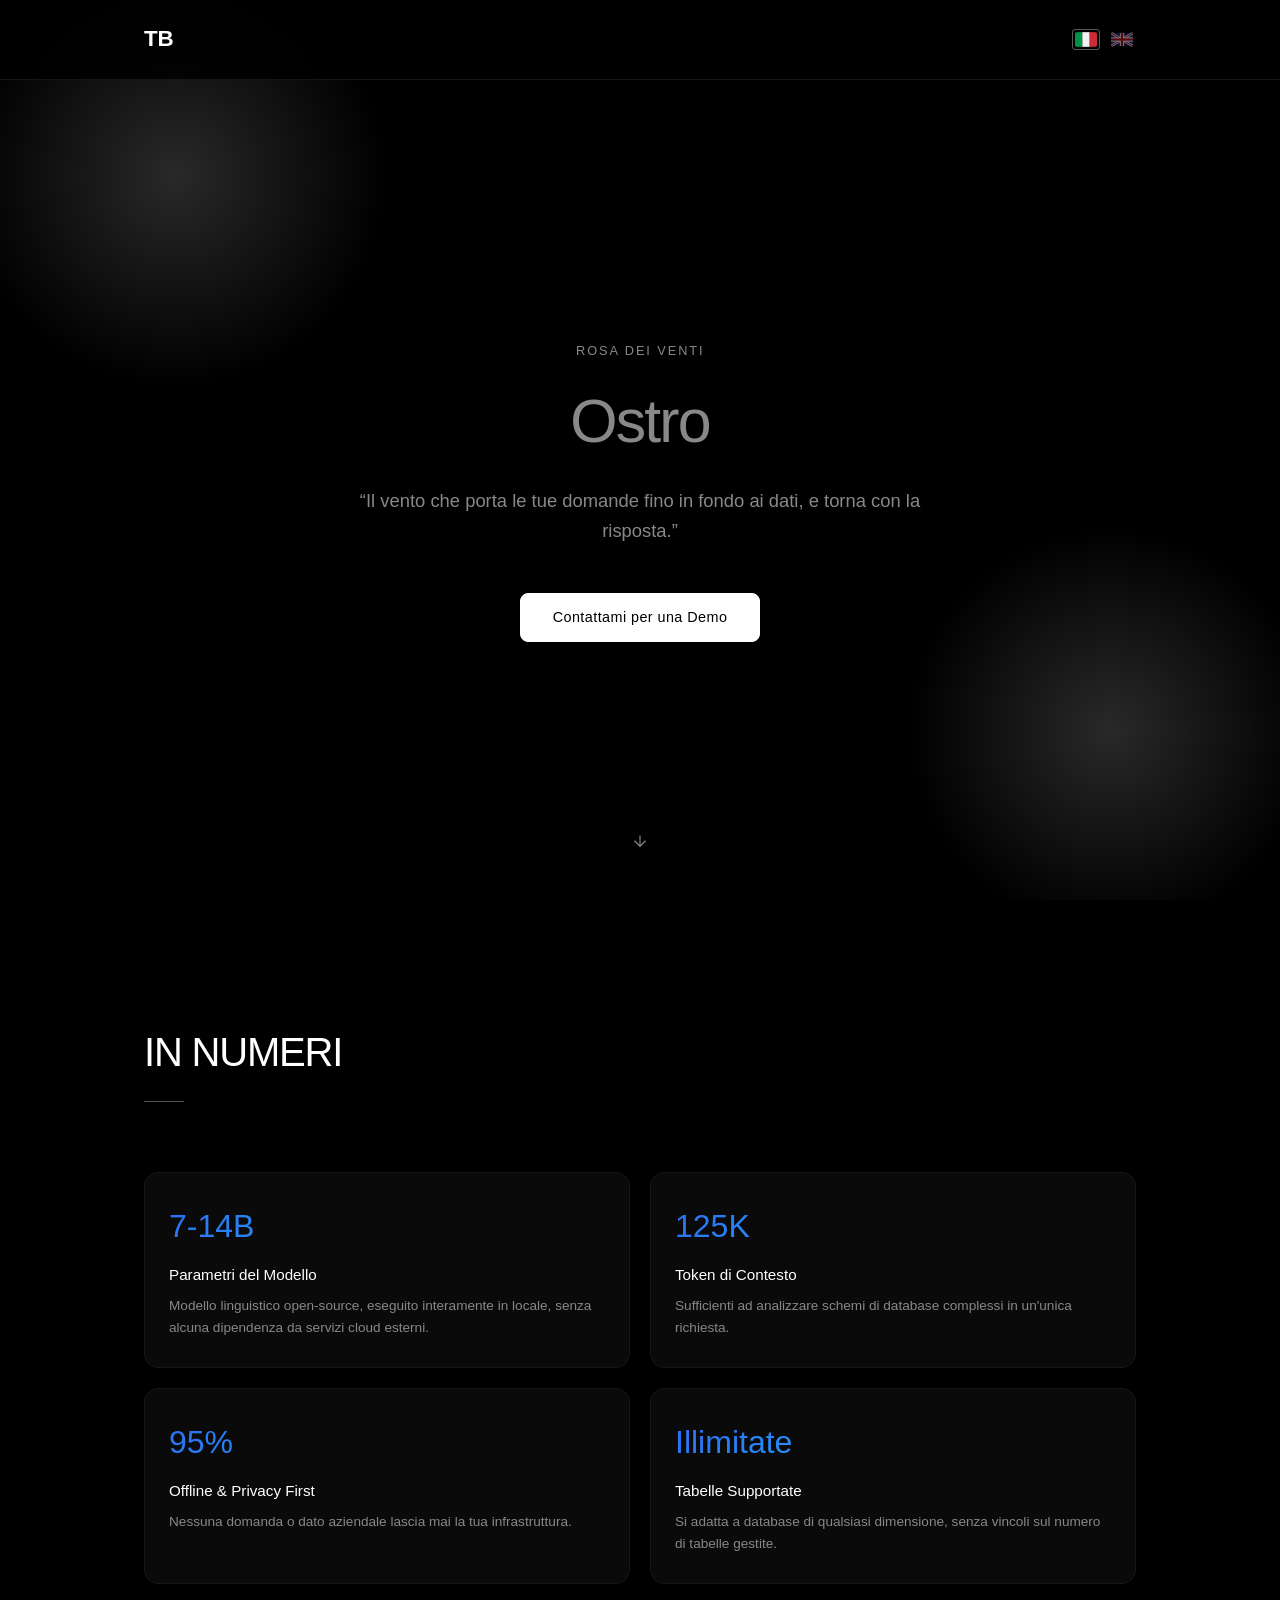
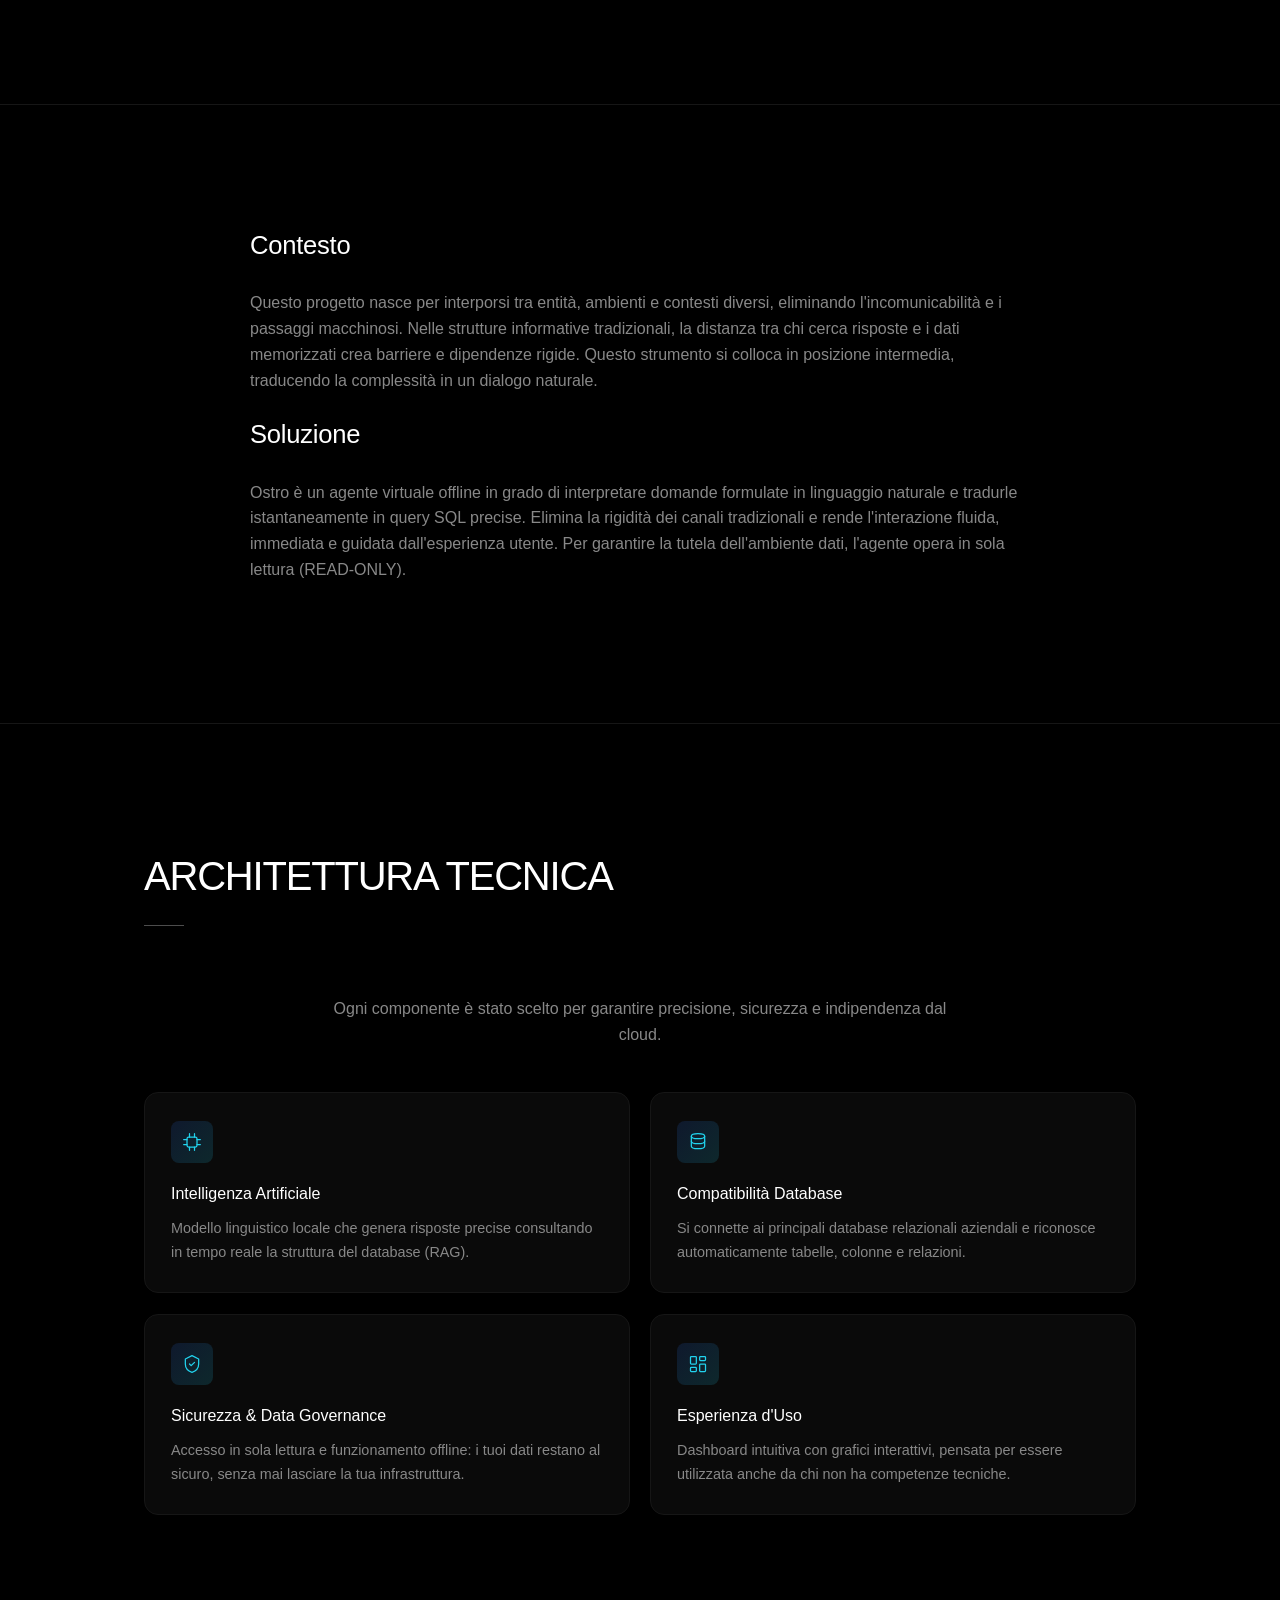
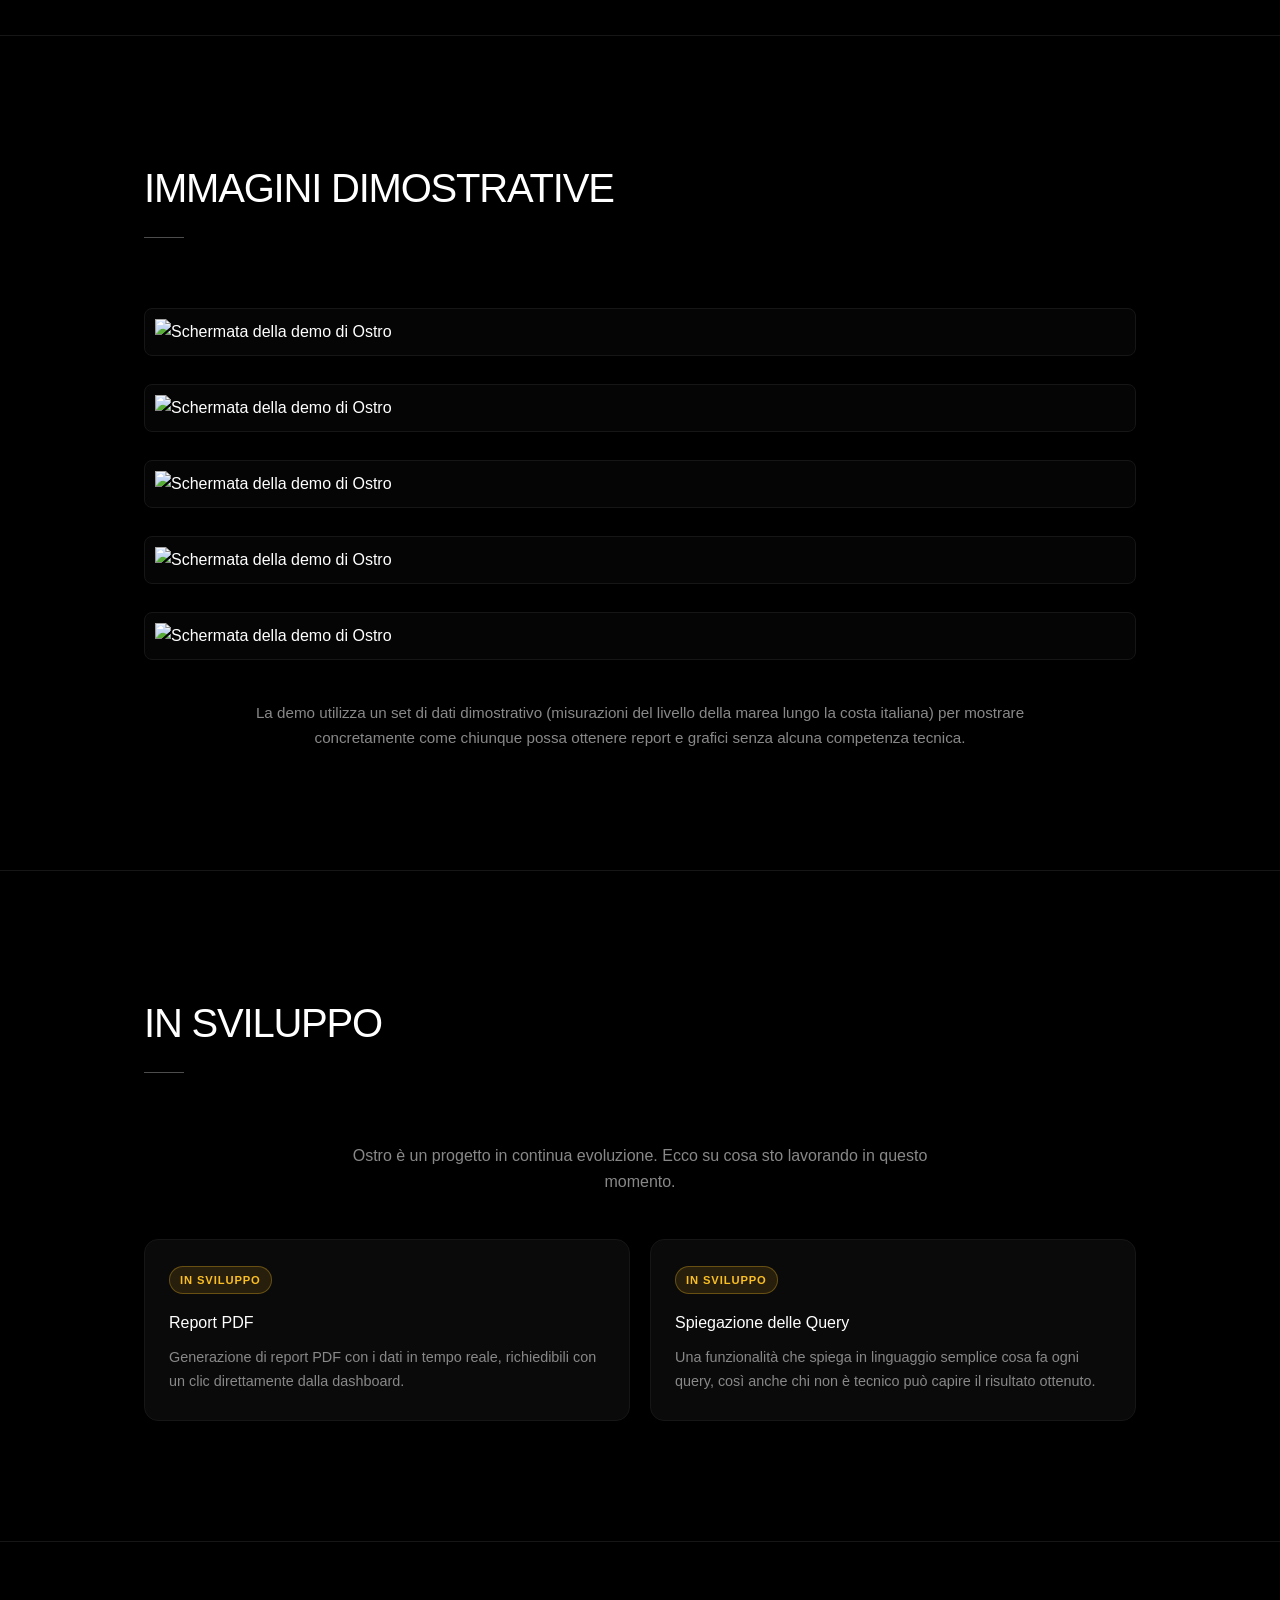
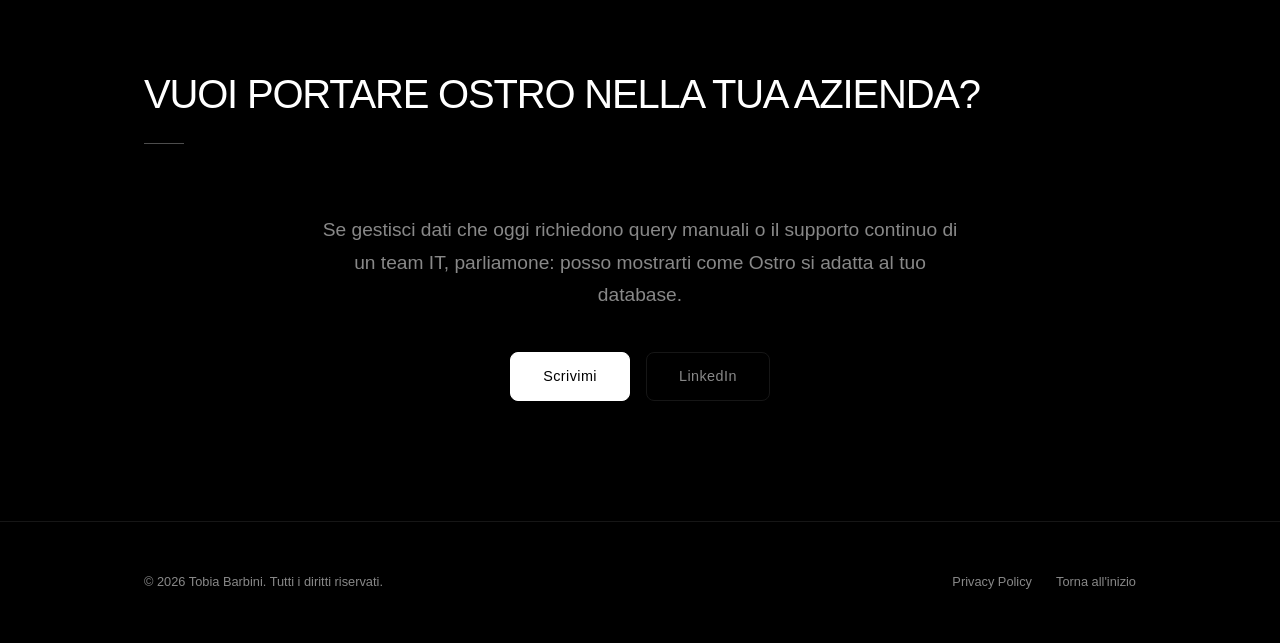
==== ostro/index.html @ 7e62162a "ostro" ====
<!DOCTYPE html>
<html lang="it">
<head>
    <meta charset="UTF-8">
    <meta name="viewport" content="width=device-width, initial-scale=1.0">
    <title>Ostro | Assistente AI per Database | Tobia Barbini</title>
    <meta name="description" content="Ostro è un agente AI offline che trasforma domande in linguaggio naturale in query SQL: architettura RAG con LLM locali, sicurezza read-only e zero dipendenza dal cloud.">
    <meta name="author" content="Tobia Barbini">

    <link rel="icon" type="image/svg+xml" href="/favicon.svg">

    <!-- Open Graph / Twitter preview (shown when this link is sent by
         email or shared elsewhere, instead of a generic globe placeholder) -->
    <meta property="og:type" content="website">
    <meta property="og:url" content="https://tobiabarbini.com/ostro/">
    <meta property="og:title" content="Ostro | Assistente AI per Database | Tobia Barbini">
    <meta property="og:description" content="Ostro è un agente AI offline che trasforma domande in linguaggio naturale in query SQL: architettura RAG con LLM locali, sicurezza read-only e zero dipendenza dal cloud.">
    <meta property="og:image" content="https://tobiabarbini.com/screen/screen%201.png">
    <meta name="twitter:card" content="summary_large_image">
    <meta name="twitter:title" content="Ostro | Assistente AI per Database | Tobia Barbini">
    <meta name="twitter:description" content="Ostro è un agente AI offline che trasforma domande in linguaggio naturale in query SQL: architettura RAG con LLM locali, sicurezza read-only e zero dipendenza dal cloud.">
    <meta name="twitter:image" content="https://tobiabarbini.com/screen/screen%201.png">

    <!-- Stylesheet (Outfit + Plus Jakarta Sans are self-hosted via @font-face in here) -->
    <link rel="stylesheet" href="/style.css">
</head>
<body data-page="ostro">

    <!-- Scroll Progress Indicator -->
    <div class="scroll-progress" id="scroll-progress"></div>

    <!-- Header: standalone page, no link back to the portfolio (not even
         the logo) — this page is meant to be sent on its own. Only the
         language switch remains. -->
    <header class="header">
        <div class="container header-container">
            <span class="logo">
                TB
            </span>

            <div class="header-actions">
                <div class="lang-switch" id="lang-switch">
                    <button class="lang-btn" data-lang="it" aria-label="Italiano" title="Italiano">
                        <svg viewBox="0 0 3 2" width="22" height="15" aria-hidden="true">
                            <rect width="1" height="2" x="0" fill="#009246"></rect>
                            <rect width="1" height="2" x="1" fill="#F1F2F1"></rect>
                            <rect width="1" height="2" x="2" fill="#CE2B37"></rect>
                        </svg>
                    </button>
                    <button class="lang-btn" data-lang="en" aria-label="English" title="English">
                        <svg viewBox="0 0 60 36" width="22" height="15" aria-hidden="true">
                            <rect width="60" height="36" fill="#012169"></rect>
                            <line x1="0" y1="0" x2="60" y2="36" stroke="#FFFFFF" stroke-width="7"></line>
                            <line x1="60" y1="0" x2="0" y2="36" stroke="#FFFFFF" stroke-width="7"></line>
                            <line x1="0" y1="0" x2="60" y2="36" stroke="#C8102E" stroke-width="3"></line>
                            <line x1="60" y1="0" x2="0" y2="36" stroke="#C8102E" stroke-width="3"></line>
                            <rect x="24" width="12" height="36" fill="#FFFFFF"></rect>
                            <rect y="12" width="60" height="12" fill="#FFFFFF"></rect>
                            <rect x="27" width="6" height="36" fill="#C8102E"></rect>
                            <rect y="15" width="60" height="6" fill="#C8102E"></rect>
                        </svg>
                    </button>
                </div>
            </div>
        </div>
    </header>

    <!-- Main Content -->
    <main>

        <!-- Hero Section -->
        <section class="hero-section" id="hero">
            <div class="hero-glow" id="hero-glow" aria-hidden="true"></div>
            <div class="hero-blob hero-blob-1" aria-hidden="true"></div>
            <div class="hero-blob hero-blob-2" aria-hidden="true"></div>
            <div class="container hero-container">
                <div class="hero-content">
                    <span class="hero-tagline reveal-item" data-i18n="ostro.kicker">Rosa dei Venti</span>
                    <h1 class="hero-title reveal-item" data-i18n="ostro.heroTitle">Ostro</h1>
                    <p class="hero-description reveal-item" data-i18n="ostro.heroTagline">
                        “Il vento che porta le tue domande fino in fondo ai dati, e torna con la risposta.”
                    </p>
                    <div class="hero-cta reveal-item">
                        <a href="mailto:tobia.barbini@gmail.com" class="btn btn-primary" data-i18n="ostro.ctaDemo">Contattami per una Demo</a>
                    </div>
                </div>
            </div>

            <a href="#stats" class="scroll-down-btn" aria-label="Scorri giù" data-i18n-aria="ostro.scrollDown">
                <svg viewBox="0 0 24 24" fill="none" stroke="currentColor" stroke-width="1.5" stroke-linecap="round" stroke-linejoin="round">
                    <line x1="12" y1="5" x2="12" y2="19"></line>
                    <polyline points="19 12 12 19 5 12"></polyline>
                </svg>
            </a>
        </section>

        <!-- Stats / Bento Grid -->
        <section class="section" id="stats">
            <div class="container">
                <div class="section-header">
                    <h2 class="section-title" data-i18n="ostro.statsTitle">In Numeri</h2>
                    <div class="section-divider"></div>
                </div>

                <div class="ostro-stats-grid">
                    <div class="ostro-stat-card reveal-item">
                        <div class="ostro-stat-value" data-i18n="ostro.stat1Value">7-14B</div>
                        <div class="ostro-stat-label" data-i18n="ostro.stat1Label">Parametri del Modello</div>
                        <p class="ostro-stat-desc" data-i18n="ostro.stat1Desc">Modello linguistico open-source, eseguito interamente in locale, senza alcuna dipendenza da servizi cloud esterni.</p>
                    </div>
                    <div class="ostro-stat-card reveal-item">
                        <div class="ostro-stat-value" data-i18n="ostro.stat2Value">128K</div>
                        <div class="ostro-stat-label" data-i18n="ostro.stat2Label">Token di Contesto</div>
                        <p class="ostro-stat-desc" data-i18n="ostro.stat2Desc">Sufficienti ad analizzare schemi di database complessi in un'unica richiesta.</p>
                    </div>
                    <div class="ostro-stat-card reveal-item">
                        <div class="ostro-stat-value" data-i18n="ostro.stat3Value">100%</div>
                        <div class="ostro-stat-label" data-i18n="ostro.stat3Label">Offline & Privacy First</div>
                        <p class="ostro-stat-desc" data-i18n="ostro.stat3Desc">Nessuna domanda o dato aziendale lascia mai la tua infrastruttura.</p>
                    </div>
                    <div class="ostro-stat-card reveal-item">
                        <div class="ostro-stat-value" data-i18n="ostro.stat5Value">Illimitate</div>
                        <div class="ostro-stat-label" data-i18n="ostro.stat5Label">Tabelle Supportate</div>
                        <p class="ostro-stat-desc" data-i18n="ostro.stat5Desc">Si adatta a database di qualsiasi dimensione, senza vincoli sul numero di tabelle gestite.</p>
                    </div>
                </div>
            </div>
        </section>

        <!-- Context & Solution -->
        <section class="section" id="context">
            <div class="container">
                <div class="about-text reveal-item" style="max-width: 780px; margin: 0 auto;">
                    <h3 data-i18n="ostro.contextTitle">Contesto</h3>
                    <p data-i18n="ostro.contextText">
                        Questo progetto nasce per interporsi tra entità, ambienti e contesti diversi, eliminando l'incomunicabilità e i passaggi macchinosi. Nelle strutture informative tradizionali, la distanza tra chi cerca risposte e i dati memorizzati crea barriere e dipendenze rigide. Questo strumento si colloca in posizione intermedia, traducendo la complessità in un dialogo naturale.
                    </p>

                    <h3 data-i18n="ostro.solutionTitle">Soluzione</h3>
                    <p data-i18n="ostro.solutionText">
                        Ostro è un agente virtuale offline in grado di interpretare domande formulate in linguaggio naturale e tradurle istantaneamente in query SQL precise. Elimina la rigidità dei canali tradizionali e rende l'interazione fluida, immediata e guidata dall'esperienza utente. Per garantire la tutela dell'ambiente dati, l'agente opera in sola lettura (READ-ONLY).
                    </p>
                </div>
            </div>
        </section>

        <!-- Technical Architecture -->
        <section class="section" id="architecture">
            <div class="container">
                <div class="section-header">
                    <h2 class="section-title" data-i18n="ostro.archTitle">Architettura Tecnica</h2>
                    <div class="section-divider"></div>
                </div>
                <p class="ostro-arch-intro" data-i18n="ostro.archIntro">Ogni componente è stato scelto per garantire precisione, sicurezza e indipendenza dal cloud.</p>

                <div class="ostro-arch-grid">
                    <div class="ostro-arch-card reveal-item">
                        <div class="ostro-arch-icon">
                            <svg viewBox="0 0 24 24" fill="none" stroke="currentColor" stroke-width="1.5" stroke-linecap="round" stroke-linejoin="round">
                                <rect x="6" y="6" width="12" height="12" rx="2"></rect>
                                <path d="M9 2v4M15 2v4M9 18v4M15 18v4M2 9h4M2 15h4M18 9h4M18 15h4"></path>
                            </svg>
                        </div>
                        <h4 data-i18n="ostro.arch1Title">Intelligenza Artificiale</h4>
                        <p data-i18n="ostro.arch1Text">Modello linguistico locale che genera risposte precise consultando in tempo reale la struttura del database (RAG).</p>
                    </div>

                    <div class="ostro-arch-card reveal-item">
                        <div class="ostro-arch-icon">
                            <svg viewBox="0 0 24 24" fill="none" stroke="currentColor" stroke-width="1.5" stroke-linecap="round" stroke-linejoin="round">
                                <ellipse cx="12" cy="5" rx="8" ry="3"></ellipse>
                                <path d="M4 5v6c0 1.66 3.58 3 8 3s8-1.34 8-3V5"></path>
                                <path d="M4 11v6c0 1.66 3.58 3 8 3s8-1.34 8-3v-6"></path>
                            </svg>
                        </div>
                        <h4 data-i18n="ostro.arch2Title">Compatibilità Database</h4>
                        <p data-i18n="ostro.arch2Text">Si connette ai principali database relazionali aziendali e riconosce automaticamente tabelle, colonne e relazioni.</p>
                    </div>

                    <div class="ostro-arch-card reveal-item">
                        <div class="ostro-arch-icon">
                            <svg viewBox="0 0 24 24" fill="none" stroke="currentColor" stroke-width="1.5" stroke-linecap="round" stroke-linejoin="round">
                                <path d="M12 2l8 4v6c0 5-3.5 8.5-8 10-4.5-1.5-8-5-8-10V6l8-4z"></path>
                                <path d="M9 12l2 2 4-4"></path>
                            </svg>
                        </div>
                        <h4 data-i18n="ostro.arch3Title">Sicurezza & Data Governance</h4>
                        <p data-i18n="ostro.arch3Text">Accesso in sola lettura e funzionamento offline: i tuoi dati restano al sicuro, senza mai lasciare la tua infrastruttura.</p>
                    </div>

                    <div class="ostro-arch-card reveal-item">
                        <div class="ostro-arch-icon">
                            <svg viewBox="0 0 24 24" fill="none" stroke="currentColor" stroke-width="1.5" stroke-linecap="round" stroke-linejoin="round">
                                <rect x="3" y="3" width="7" height="9" rx="1"></rect>
                                <rect x="14" y="3" width="7" height="5" rx="1"></rect>
                                <rect x="14" y="12" width="7" height="9" rx="1"></rect>
                                <rect x="3" y="16" width="7" height="5" rx="1"></rect>
                            </svg>
                        </div>
                        <h4 data-i18n="ostro.arch4Title">Esperienza d'Uso</h4>
                        <p data-i18n="ostro.arch4Text">Dashboard intuitiva con grafici interattivi, pensata per essere utilizzata anche da chi non ha competenze tecniche.</p>
                    </div>
                </div>
            </div>
        </section>

        <!-- Demo Screenshots -->
        <section class="section" id="demo">
            <div class="container">
                <div class="section-header">
                    <h2 class="section-title" data-i18n="ostro.demoTitle">Immagini Dimostrative</h2>
                    <div class="section-divider"></div>
                </div>

                <div class="demo-screens">
                    <div class="demo-screen-wrapper reveal-item" tabindex="0" role="button" data-i18n-aria="ostro.enlarge" aria-label="Ingrandisci">
                        <img src="/screen/screen%201.png" data-i18n-alt="ostro.demoAlt" alt="Schermata della demo di Ostro" loading="lazy">
                    </div>
                    <div class="demo-screen-wrapper reveal-item" tabindex="0" role="button" data-i18n-aria="ostro.enlarge" aria-label="Ingrandisci">
                        <img src="/screen/screen%202.png" data-i18n-alt="ostro.demoAlt" alt="Schermata della demo di Ostro" loading="lazy">
                    </div>
                    <div class="demo-screen-wrapper reveal-item" tabindex="0" role="button" data-i18n-aria="ostro.enlarge" aria-label="Ingrandisci">
                        <img src="/screen/screen%203.png" data-i18n-alt="ostro.demoAlt" alt="Schermata della demo di Ostro" loading="lazy">
                    </div>
                    <div class="demo-screen-wrapper reveal-item" tabindex="0" role="button" data-i18n-aria="ostro.enlarge" aria-label="Ingrandisci">
                        <img src="/screen/screen%204.png" data-i18n-alt="ostro.demoAlt" alt="Schermata della demo di Ostro" loading="lazy">
                    </div>
                    <div class="demo-screen-wrapper reveal-item" tabindex="0" role="button" data-i18n-aria="ostro.enlarge" aria-label="Ingrandisci">
                        <img src="/screen/screen%205.png" data-i18n-alt="ostro.demoAlt" alt="Schermata della demo di Ostro" loading="lazy">
                    </div>
                </div>

                <p class="modal-detail-desc" style="max-width: 780px; margin: 32px auto 0; text-align: center;" data-i18n="ostro.demoNote">
                    La demo utilizza un set di dati dimostrativo (misurazioni del livello della marea lungo la costa italiana) per mostrare concretamente come chiunque possa ottenere report e grafici senza alcuna competenza tecnica.
                </p>
            </div>
        </section>

        <!-- Roadmap: features actively being built, kept honestly separate
             from the "Architettura Tecnica" section above (which only lists
             what already works). -->
        <section class="section" id="roadmap">
            <div class="container">
                <div class="section-header">
                    <h2 class="section-title" data-i18n="ostro.roadmapTitle">In Sviluppo</h2>
                    <div class="section-divider"></div>
                </div>
                <p class="ostro-arch-intro" data-i18n="ostro.roadmapIntro">Ostro è un progetto in continua evoluzione. Ecco su cosa sto lavorando in questo momento.</p>

                <div class="ostro-roadmap-grid">
                    <div class="ostro-roadmap-card reveal-item">
                        <span class="ostro-roadmap-badge" data-i18n="ostro.roadmapBadge">In Sviluppo</span>
                        <h4 data-i18n="ostro.roadmap1Title">Report PDF</h4>
                        <p data-i18n="ostro.roadmap1Text">Generazione di report PDF con i dati in tempo reale, richiedibili con un clic direttamente dalla dashboard.</p>
                    </div>

                    <div class="ostro-roadmap-card reveal-item">
                        <span class="ostro-roadmap-badge" data-i18n="ostro.roadmapBadge">In Sviluppo</span>
                        <h4 data-i18n="ostro.roadmap2Title">Spiegazione delle Query</h4>
                        <p data-i18n="ostro.roadmap2Text">Una funzionalità che spiega in linguaggio semplice cosa fa ogni query, così anche chi non è tecnico può capire il risultato ottenuto.</p>
                    </div>
                </div>
            </div>
        </section>

        <!-- CTA / Contact -->
        <section class="contact-section section" id="cta">
            <div class="container">
                <div class="section-header">
                    <h2 class="section-title" data-i18n="ostro.ctaSectionTitle">Vuoi Portare Ostro nella tua Azienda?</h2>
                    <div class="section-divider"></div>
                </div>

                <div class="contact-simple reveal-item">
                    <p class="contact-lead" data-i18n="ostro.ctaSectionText">
                        Se gestisci dati che oggi richiedono query manuali o il supporto continuo di un team IT, parliamone: posso mostrarti come Ostro si adatta al tuo database.
                    </p>
                    <div class="contact-buttons">
                        <a href="mailto:tobia.barbini@gmail.com" class="btn btn-primary" data-i18n="ostro.ctaEmailBtn">Scrivimi</a>
                        <a href="https://www.linkedin.com/in/tobia-barbini-51a0702b9" target="_blank" rel="noopener noreferrer" class="btn btn-secondary">LinkedIn</a>
                    </div>
                </div>
            </div>
        </section>

    </main>

    <!-- Footer -->
    <footer class="footer">
        <div class="container footer-container">
            <p class="copyright">&copy; <span id="year">2026</span> Tobia Barbini. <span data-i18n="footer.rights">Tutti i diritti riservati.</span></p>
            <div class="footer-links">
                <a href="/privacy.html" data-i18n="footer.privacy">Privacy Policy</a>
                <a href="#hero" data-i18n="footer.backToTop">Torna all'inizio</a>
            </div>
        </div>
    </footer>

    <!-- Screenshot Lightbox: opens a demo screenshot at full screen -->
    <div id="image-lightbox" class="lightbox" aria-hidden="true">
        <div class="lightbox-overlay" id="lightbox-overlay"></div>
        <button class="lightbox-close" id="lightbox-close" aria-label="Chiudi" data-i18n-aria="windrose.closeBanner">
            <svg viewBox="0 0 24 24" fill="none" stroke="currentColor" stroke-width="1.5" stroke-linecap="round" stroke-linejoin="round">
                <line x1="18" y1="6" x2="6" y2="18"></line>
                <line x1="6" y1="6" x2="18" y2="18"></line>
            </svg>
        </button>
        <img class="lightbox-img" id="lightbox-img" src="" alt="">
        <!-- Shown only on narrow, portrait screens (see .lightbox-rotate-hint
             in style.css) — these screenshots are wide desktop UI, so a
             portrait phone can't display them at a readable size. -->
        <p class="lightbox-rotate-hint" data-i18n="ostro.rotateHint">
            ⟳ Ruota lo schermo per una visione migliore
        </p>
    </div>

    <!-- Script -->
    <script src="/script.js"></script>
</body>
</html>
---- style.css ----
/* --- Self-hosted fonts ---
   Previously loaded from Google Fonts (fonts.googleapis.com/fonts.gstatic.com),
   which sends every visitor's IP to Google before they've agreed to
   anything — self-hosting removes that entirely and drops one round-trip.
   Both are variable fonts, so one file each covers the whole 300-700
   weight range the site uses. */
@font-face {
    font-family: 'Outfit';
    src: url('fonts/outfit-variable.woff2') format('woff2-variations'), url('fonts/outfit-variable.woff2') format('woff2');
    font-weight: 300 700;
    font-style: normal;
    font-display: swap;
}
@font-face {
    font-family: 'Plus Jakarta Sans';
    src: url('fonts/plus-jakarta-sans-variable.woff2') format('woff2-variations'), url('fonts/plus-jakarta-sans-variable.woff2') format('woff2');
    font-weight: 300 700;
    font-style: normal;
    font-display: swap;
}

/* --- Reset & Variables --- */
:root {
    --color-bg: #000000;
    --color-bg-rgb: 0, 0, 0;
    --color-surface: #0a0a0a;
    --color-surface-hover: #121212;
    --color-border: #161616;
    --color-border-hover: #333333;
    
    /* Monochrome Palette (Absolutely no vibrant colors) */
    --color-text: #ffffff;
    --color-text-muted: #888888;
    --color-text-light: #cccccc;
    --color-accent: #ffffff;
    
    --font-sans: 'Plus Jakarta Sans', sans-serif;
    --font-display: 'Outfit', sans-serif;
    
    --transition-smooth: all 0.7s cubic-bezier(0.16, 1, 0.3, 1);
    --transition-fast: all 0.35s cubic-bezier(0.16, 1, 0.3, 1);
    
    --max-width: 1040px;
    --header-height: 80px;

    /* Card-style boxes (focus cards, spec cards, modal, wind banner, demo
       screenshots) share these so the whole site softens consistently. */
    --radius-md: 14px;
    --radius-sm: 8px;
}

*, *::before, *::after {
    box-sizing: border-box;
    margin: 0;
    padding: 0;
}

html {
    scroll-behavior: smooth;
    scroll-padding-top: var(--header-height);
}

body {
    background-color: var(--color-bg);
    color: var(--color-text);
    font-family: var(--font-sans);
    line-height: 1.62;
    overflow-x: hidden;
    -webkit-font-smoothing: antialiased;
}

/* Short UI text (headings, buttons, nav, badges, numbers) isn't meant to
   be copied, but on mobile a single tap on it can select the whole word
   since it's a small, isolated bit of text rather than flowing prose. Real
   body copy (paragraphs, list items) is left alone so it stays selectable
   the normal way (press-and-hold), same as any other site. */
h1, h2, h3, h4, h5, h6,
button, .btn, a, .nav-link, .logo, .lang-btn,
.section-title, .hero-tagline, .footer-links, .copyright,
.owr-info-badge, .skills-tags span, .lang-tag,
.ostro-stat-value, .ostro-stat-label, .modal-detail-tag {
    -webkit-user-select: none;
    user-select: none;
    -webkit-touch-callout: none;
}

/* Custom Selection */
::selection {
    background-color: rgba(255, 255, 255, 0.15);
    color: var(--color-text);
}

/* Scrollbar */
::-webkit-scrollbar {
    width: 6px;
}
::-webkit-scrollbar-track {
    background: var(--color-bg);
}
::-webkit-scrollbar-thumb {
    background: #1c1c1c;
    border-radius: 0;
}
::-webkit-scrollbar-thumb:hover {
    background: #2a2a2a;
}

a {
    color: inherit;
    text-decoration: none;
}

ul {
    list-style: none;
}

img {
    max-width: 100%;
    height: auto;
    display: block;
}

button, input, textarea {
    font-family: inherit;
    background: none;
    border: none;
    outline: none;
    color: inherit;
}

/* --- Layout Utilities --- */
.container {
    width: 100%;
    max-width: var(--max-width);
    margin: 0 auto;
    padding: 0 24px;
}

.section {
    padding: 120px 0;
    position: relative;
    border-bottom: 1px solid var(--color-border);
}

/* The hero is already a full 100vh block on its own, so stacking the
   standard 120px section padding on top of that left a lot of empty black
   space before "Chi Sono" appeared. Tightened for this one transition only. */
.about-section {
    padding-top: 60px;
}

.section:last-of-type {
    border-bottom: none;
}

.section-header {
    margin-bottom: 70px;
}

.section-title {
    font-family: var(--font-display);
    font-size: 2.5rem;
    font-weight: 300;
    letter-spacing: -0.03em;
    color: var(--color-text);
    margin-bottom: 16px;
    text-transform: uppercase;
}

.section-divider {
    width: 40px;
    height: 1px;
    background: var(--color-text);
    opacity: 0.3;
}

/* --- Scroll Progress Bar --- */
/* transform: scaleX is compositor-only (no layout/paint), so this tracks
   scroll perfectly smoothly even on long, content-heavy pages. */
.scroll-progress {
    position: fixed;
    top: 0;
    left: 0;
    height: 2px;
    width: 100%;
    background: linear-gradient(90deg, rgba(255, 255, 255, 0.35), #ffffff);
    z-index: 1100;
    pointer-events: none;
    transform: scaleX(0);
    transform-origin: left;
    will-change: transform;
}

/* --- Preloader --- */
.preloader {
    position: fixed;
    top: 0;
    left: 0;
    width: 100%;
    height: 100%;
    background-color: var(--color-bg);
    z-index: 9999;
    display: flex;
    justify-content: center;
    align-items: center;
    transition: opacity 0.8s cubic-bezier(0.16, 1, 0.3, 1), visibility 0.8s;
}

.preloader.fade-out {
    opacity: 0;
    visibility: hidden;
}

.loader-content {
    text-align: center;
    animation: loaderIn 0.9s cubic-bezier(0.16, 1, 0.3, 1);
}

@keyframes loaderIn {
    from { opacity: 0; transform: translateY(12px); }
    to { opacity: 1; transform: translateY(0); }
}

.loader-name {
    font-family: var(--font-display);
    font-size: 1.8rem;
    font-weight: 500;
    letter-spacing: 0.05em;
    text-transform: uppercase;
    color: var(--color-text);
    margin-bottom: 6px;
}

.loader-subtitle {
    font-family: var(--font-sans);
    font-size: 0.8rem;
    font-weight: 400;
    letter-spacing: 0.2em;
    text-transform: uppercase;
    color: var(--color-text-muted);
    margin-bottom: 24px;
}

.loader-bar-container {
    width: 120px;
    height: 1px;
    background-color: rgba(255, 255, 255, 0.08);
    margin: 0 auto;
    overflow: hidden;
    position: relative;
}

.loader-bar {
    width: 0%;
    height: 100%;
    background-color: var(--color-text);
    animation: loading 1.2s cubic-bezier(0.16, 1, 0.3, 1) forwards;
}

@keyframes loading {
    0% { width: 0%; }
    100% { width: 100%; }
}

/* --- Buttons --- */
.btn {
    display: inline-flex;
    align-items: center;
    justify-content: center;
    padding: 12px 32px;
    font-family: var(--font-sans);
    font-weight: 500;
    font-size: 0.9rem;
    cursor: pointer;
    border-radius: var(--radius-sm);
    transition: background-color 0.35s cubic-bezier(0.16, 1, 0.3, 1),
                color 0.35s cubic-bezier(0.16, 1, 0.3, 1),
                border-color 0.35s cubic-bezier(0.16, 1, 0.3, 1),
                box-shadow 0.35s cubic-bezier(0.16, 1, 0.3, 1),
                transform 0.25s cubic-bezier(0.16, 1, 0.3, 1);
    letter-spacing: 0.03em;
}

.btn:active {
    transform: scale(0.96) !important;
}

.btn-primary {
    background-color: var(--color-text);
    color: var(--color-bg);
    border: 1px solid var(--color-text);
}

.btn-primary:hover {
    background-color: transparent;
    color: var(--color-text);
    box-shadow: 0 10px 30px rgba(255, 255, 255, 0.1);
}

.btn-secondary {
    background-color: transparent;
    color: var(--color-text-muted);
    border: 1px solid var(--color-border);
}

.btn-secondary:hover {
    color: var(--color-text);
    border-color: var(--color-border-hover);
}

/* --- Header / Navigation --- */
.header {
    position: fixed;
    top: 0;
    left: 0;
    width: 100%;
    height: var(--header-height);
    background-color: rgba(0, 0, 0, 0.85);
    border-bottom: 1px solid var(--color-border);
    backdrop-filter: blur(12px);
    -webkit-backdrop-filter: blur(12px);
    z-index: 100;
    transition: var(--transition-smooth);
}

.header.header-scrolled {
    height: 60px;
    background-color: rgba(0, 0, 0, 0.95);
    border-bottom-color: rgba(255, 255, 255, 0.04);
}

.header-container {
    display: flex;
    justify-content: space-between;
    align-items: center;
    height: 100%;
}

.logo {
    font-family: var(--font-display);
    font-size: 1.4rem;
    font-weight: 600;
    letter-spacing: -0.01em;
    text-transform: uppercase;
    display: inline-block;
    transition: var(--transition-fast);
}

.logo:hover {
    transform: rotate(-6deg) scale(1.05);
    color: var(--color-text-muted);
}

.header-actions {
    display: flex;
    align-items: center;
    gap: 28px;
}

.lang-switch {
    display: flex;
    align-items: center;
    gap: 8px;
}

.lang-btn {
    display: inline-flex;
    padding: 2px;
    line-height: 0;
    border: 1px solid transparent;
    border-radius: 3px;
    cursor: pointer;
    opacity: 0.45;
    transition: var(--transition-fast);
}

.lang-btn svg {
    display: block;
    border-radius: 2px;
}

.lang-btn:hover {
    opacity: 0.8;
    transform: translateY(-1px);
}

.lang-btn.active {
    opacity: 1;
    border-color: rgba(255, 255, 255, 0.35);
}

.nav-toggle {
    display: none;
    cursor: pointer;
    z-index: 110;
}

.hamburger {
    display: block;
    width: 20px;
    height: 1px;
    background-color: var(--color-text);
    position: relative;
    transition: var(--transition-fast);
}

.hamburger::before, .hamburger::after {
    content: '';
    position: absolute;
    width: 100%;
    height: 100%;
    background-color: var(--color-text);
    transition: var(--transition-fast);
}

.hamburger::before { top: -5px; }
.hamburger::after { top: 5px; }

.nav-toggle.active .hamburger {
    background-color: transparent;
}
.nav-toggle.active .hamburger::before {
    transform: rotate(45deg);
    top: 0;
}
.nav-toggle.active .hamburger::after {
    transform: rotate(-45deg);
    top: 0;
}

.nav-list {
    display: flex;
    gap: 40px;
}

.nav-link {
    position: relative;
    font-family: var(--font-sans);
    font-weight: 400;
    font-size: 0.9rem;
    color: var(--color-text-muted);
    transition: var(--transition-fast);
    padding: 6px 0;
}

.nav-link::after {
    content: '';
    position: absolute;
    left: 0;
    bottom: 0;
    width: 100%;
    height: 1px;
    background-color: var(--color-text);
    transform: scaleX(0);
    transform-origin: right;
    transition: transform 0.4s cubic-bezier(0.16, 1, 0.3, 1);
}

.nav-link:hover {
    color: var(--color-text);
}

.nav-link:hover::after,
.nav-link.active-link::after {
    transform: scaleX(1);
    transform-origin: left;
}

.nav-link.active-link {
    color: var(--color-text);
}

/* --- Hero Section --- */
.hero-section {
    min-height: 100vh;
    display: flex;
    align-items: center;
    position: relative;
    padding-top: var(--header-height);
    overflow: hidden;
}

/* A fixed-size, pre-rendered glow that we move with transform (translate3d)
   instead of recalculating a gradient's center every mousemove — the former
   repaints the whole background each frame, the latter is compositor-only
   and stays smooth no matter how fast the cursor moves. */
.hero-glow {
    position: absolute;
    top: 0;
    left: 0;
    width: 600px;
    height: 600px;
    margin-left: -300px;
    margin-top: -300px;
    z-index: 0;
    pointer-events: none;
    border-radius: 50%;
    background: radial-gradient(circle, rgba(255, 255, 255, 0.08), transparent 65%);
    opacity: 0;
    transform: translate3d(50vw, 260px, 0);
    transition: opacity 0.4s ease;
    will-change: transform;
}

.hero-section:hover .hero-glow {
    opacity: 1;
}

/* filter: blur() visually bleeds well past the element's own box, by an
   amount that's hard to predict — so however this box was positioned
   against .hero-section's overflow:hidden, the clip line kept landing
   somewhere inside that still-bright bleed and showing a hard seam.
   A radial-gradient sidesteps the problem entirely: it reaches true,
   mathematical transparent() at 65% of the box's own radius. For that to
   actually clear the section edge, the distance from the gradient's center
   to that edge must stay above 65% of the radius — i.e. (radius - overhang)
   / radius >= 0.65, so overhang <= 0.35 * radius (kept comfortably under
   that here, 0.35 * radius). The floating animation below also drifts the
   box a little further out at its peak, which is small enough to stay
   inside that margin too. */
.hero-blob {
    position: absolute;
    z-index: 0;
    border-radius: 50%;
    background: radial-gradient(circle, rgba(255, 255, 255, 0.16), transparent 65%);
    pointer-events: none;
    animation: blobFloat 20s ease-in-out infinite;
}

.hero-blob-1 {
    width: 460px;
    height: 460px;
    top: -55px;
    left: -55px;
}

.hero-blob-2 {
    width: 440px;
    height: 440px;
    bottom: -50px;
    right: -50px;
    animation-delay: -10s;
}

@keyframes blobFloat {
    0%, 100% { transform: translate(0, 0) scale(1); }
    /* Kept small on purpose: this drift adds directly to whichever overhang
       is already closest to the safety margin above (top for blob-1, right
       for blob-2), so a bigger drift would need an even bigger circle to
       stay safely inside it. Scale doesn't have this problem — it grows the
       radius and the transparent-stop distance by the same factor, so the
       ratio between them (and therefore the safety margin) stays constant. */
    50% { transform: translate(14px, -12px) scale(1.12); }
}

.hero-content {
    position: relative;
    z-index: 1;
    max-width: 800px;
    margin: 0 auto;
    text-align: center;
}

.hero-tagline {
    display: inline-block;
    font-size: 0.8rem;
    font-weight: 500;
    letter-spacing: 0.15em;
    text-transform: uppercase;
    color: var(--color-text-muted);
    margin-bottom: 24px;
}

.hero-title {
    font-family: var(--font-display);
    font-size: 3.8rem;
    font-weight: 300;
    line-height: 1.18;
    letter-spacing: -0.03em;
    margin-bottom: 28px;
    color: var(--color-text-muted);
}

.hero-title .text-light {
    background: linear-gradient(90deg, #ffffff 0%, #888888 45%, #ffffff 100%);
    background-size: 200% auto;
    background-clip: text;
    -webkit-background-clip: text;
    -webkit-text-fill-color: transparent;
    color: var(--color-text);
    animation: textShine 7s linear infinite;
}

@keyframes textShine {
    to { background-position: -200% center; }
}

.hero-description {
    font-size: 1.15rem;
    color: var(--color-text-muted);
    margin-bottom: 48px;
    max-width: 600px;
    margin-left: auto;
    margin-right: auto;
    font-weight: 300;
}

.hero-cta {
    display: flex;
    gap: 16px;
    justify-content: center;
}

.scroll-down-btn {
    position: absolute;
    bottom: 50px;
    left: 50%;
    transform: translateX(-50%);
    color: var(--color-text-muted);
    display: flex;
    flex-direction: column;
    align-items: center;
    z-index: 2;
    animation: bounce 2s infinite;
    cursor: pointer;
    transition: var(--transition-fast);
}

.scroll-down-btn svg {
    width: 18px;
    height: 18px;
}

.scroll-down-btn:hover {
    color: var(--color-text);
}

@keyframes bounce {
    0%, 20%, 50%, 80%, 100% { transform: translate(-50%, 0); }
    40% { transform: translate(-50%, -6px); }
    60% { transform: translate(-50%, -3px); }
}

/* --- About Section --- */
/* Bio text is a single centered column, read top to bottom; Experience/
   Education/Languages live in their own full-width block below (see
   .experience-panel). */
.about-text {
    max-width: 720px;
    margin: 0 auto 60px;
}

.about-text h3 {
    font-family: var(--font-display);
    font-size: 1.6rem;
    font-weight: 400;
    margin-bottom: 24px;
    letter-spacing: -0.01em;
}

.about-text p {
    color: var(--color-text-muted);
    margin-bottom: 20px;
    font-weight: 300;
}

.journey-section h3 {
    font-family: var(--font-display);
    font-size: 1.6rem;
    font-weight: 400;
    margin-bottom: 24px;
    letter-spacing: -0.01em;
}

.journey-section {
    margin-top: 50px;
}

.journey-section:first-of-type {
    margin-top: 0;
}

.experience-panel {
    margin-bottom: 80px;
}

/* Collapsible Experience / Education accordions: the grid-template-rows
   0fr -> 1fr trick animates to the content's natural height with no JS
   measuring, so it stays smooth even as content, language or font-loading
   changes that height. overflow+min-height:0 on the inner wrapper is what
   lets the 0fr row actually collapse to zero instead of clamping to the
   content's min-content size. */
.journey-toggle {
    display: flex;
    align-items: center;
    justify-content: space-between;
    gap: 12px;
    width: 100%;
    cursor: pointer;
    font-family: var(--font-display);
    font-size: 1.6rem;
    font-weight: 400;
    letter-spacing: -0.01em;
    transition: color 0.3s cubic-bezier(0.16, 1, 0.3, 1);
}

.journey-toggle:hover {
    color: var(--color-text-muted);
}

.journey-toggle-icon {
    width: 20px;
    height: 20px;
    flex-shrink: 0;
    color: var(--color-text-muted);
    transition: transform 0.45s cubic-bezier(0.16, 1, 0.3, 1);
}

.journey-toggle[aria-expanded="true"] .journey-toggle-icon {
    transform: rotate(180deg);
}

.journey-collapse {
    display: grid;
    grid-template-rows: 0fr;
    transition: grid-template-rows 0.55s cubic-bezier(0.16, 1, 0.3, 1);
}

.journey-collapse.open {
    grid-template-rows: 1fr;
}

.journey-collapse-inner {
    overflow: hidden;
    min-height: 0;
}

.languages-list {
    display: flex;
    flex-wrap: wrap;
    gap: 10px;
    margin-top: 16px;
}

.lang-tag {
    font-size: 0.8rem;
    font-weight: 400;
    padding: 6px 14px;
    border: 1px solid var(--color-border);
    color: var(--color-text-light);
    transition: var(--transition-fast);
}

.lang-tag:hover {
    border-color: var(--color-border-hover);
    color: var(--color-text);
}

/* Languages, nested inside the Formazione & Certificazioni accordion */
.journey-languages {
    margin-top: 34px;
    padding-top: 26px;
    border-top: 1px solid var(--color-border);
}

.journey-languages h4 {
    font-family: var(--font-sans);
    font-size: 0.8rem;
    font-weight: 500;
    text-transform: uppercase;
    letter-spacing: 0.08em;
    color: var(--color-text-muted);
}

.journey-list {
    display: flex;
    flex-direction: column;
}

.journey-item {
    display: grid;
    grid-template-columns: 120px 1fr;
    gap: 20px;
    padding: 24px 0;
    border-bottom: 1px solid var(--color-border);
}

.journey-item:first-of-type {
    padding-top: 0;
}

.journey-item:last-of-type {
    border-bottom: none;
    padding-bottom: 0;
}

.journey-year {
    font-family: var(--font-display);
    font-size: 0.95rem;
    font-weight: 400;
    color: var(--color-text-muted);
    padding-top: 2px;
}

.journey-details h4 {
    font-family: var(--font-sans);
    font-size: 1.05rem;
    font-weight: 500;
    margin-bottom: 2px;
}

.journey-org {
    font-size: 0.85rem;
    color: var(--color-text-muted);
    margin-bottom: 8px;
}

.journey-desc {
    font-size: 0.85rem;
    color: var(--color-text-muted);
    font-weight: 300;
}

/* --- Focus Areas --- */
.focus-section {
    padding-top: 60px;
    border-top: 1px solid var(--color-border);
}

.focus-title {
    font-family: var(--font-display);
    font-size: 1.6rem;
    font-weight: 400;
    margin-bottom: 40px;
    letter-spacing: -0.01em;
}

/* Static grid: one card per area, no carousel mechanics. */
.focus-grid {
    display: grid;
    grid-template-columns: repeat(2, 1fr);
    gap: 24px;
}

.focus-card {
    border: 1px solid var(--color-border);
    border-radius: var(--radius-md);
    padding: 32px 28px;
    background: var(--color-surface);
    transition: transform 0.3s cubic-bezier(0.16, 1, 0.3, 1),
                border-color 0.3s ease,
                box-shadow 0.3s ease;
}

.focus-card:hover {
    transform: translateY(-4px);
    border-color: var(--color-border-hover);
    box-shadow: 0 14px 28px rgba(0, 0, 0, 0.35);
}

.focus-num {
    font-family: var(--font-display);
    font-size: 1.7rem;
    font-weight: 300;
    color: var(--color-text-muted);
    margin-bottom: 18px;
    opacity: 0.5;
}

.focus-card h4 {
    font-family: var(--font-sans);
    font-size: 1.15rem;
    font-weight: 500;
    margin-bottom: 12px;
}

.focus-card p {
    font-size: 0.9rem;
    color: var(--color-text-muted);
    font-weight: 300;
    line-height: 1.6;
}

/* --- Technical Skills --- */
.skills-section {
    padding-top: 60px;
    margin-top: 60px;
    border-top: 1px solid var(--color-border);
}

.skills-title {
    font-family: var(--font-display);
    font-size: 1.6rem;
    font-weight: 400;
    margin-bottom: 32px;
    letter-spacing: -0.01em;
}

.skills-groups {
    display: grid;
    grid-template-columns: repeat(3, 1fr);
    gap: 32px;
}

.skills-group h4 {
    font-family: var(--font-sans);
    font-size: 0.8rem;
    font-weight: 500;
    text-transform: uppercase;
    letter-spacing: 0.08em;
    color: var(--color-text-muted);
    margin-bottom: 16px;
}

.skills-tags {
    display: flex;
    flex-wrap: wrap;
    gap: 10px;
}

.skills-tags span {
    font-size: 0.85rem;
    font-weight: 300;
    color: var(--color-text-light);
    border: 1px solid var(--color-border);
    border-radius: var(--radius-sm);
    padding: 6px 14px;
    transition: var(--transition-fast);
}

.skills-tags span:hover {
    color: var(--color-text);
    border-color: var(--color-border-hover);
}

/* --- Projects Section --- */
.project-filters {
    display: flex;
    justify-content: flex-start;
    gap: 16px;
    margin-bottom: 60px;
}

.filter-btn {
    padding: 6px 18px;
    font-size: 0.85rem;
    font-weight: 400;
    border: 1px solid var(--color-border);
    cursor: pointer;
    transition: var(--transition-fast);
    color: var(--color-text-muted);
}

.filter-btn:hover {
    color: var(--color-text);
    border-color: var(--color-border-hover);
}

.filter-btn.active {
    color: var(--color-bg);
    background-color: var(--color-text);
    border-color: var(--color-text);
}

.projects-grid {
    display: grid;
    grid-template-columns: repeat(2, 1fr);
    gap: 24px;
}

.featured-project {
    max-width: 800px;
    margin: 0 auto;
    text-align: center;
}

.windrose-name {
    font-family: var(--font-display);
    font-size: 1.7rem;
    font-weight: 400;
    letter-spacing: -0.01em;
    margin-bottom: 14px;
}

.windrose-desc {
    max-width: 560px;
    margin: 0 auto 48px;
    color: var(--color-text-muted);
    font-size: 0.95rem;
    font-weight: 300;
    line-height: 1.7;
}

/* --- Rosa dei Venti (interactive project selector) ---
   Ported from rosa-dei-venti.html; scoped under .owr- to avoid collisions.
   Colors are intentionally on-brand for Ostro (blue/cyan), the one
   exception to the site's otherwise monochrome palette. */
.owr-wrapper {
    --owr-accent-a: #2b6ef5;
    --owr-accent-b: #22d3ee;
    --owr-inactive: #3a4457;
    --owr-inactive-text: #64748b;
    --owr-frame: rgba(56, 189, 248, 0.18);
    position: relative;
    width: clamp(300px, 62vw, 560px);
    aspect-ratio: 1 / 1;
    margin: 0 auto;
}

.owr-star-svg {
    position: absolute;
    inset: 0;
    width: 100%;
    height: 100%;
    overflow: visible;
}

.owr-frame-ring {
    position: absolute;
    inset: 1%;
    border-radius: 50%;
    border: 1px dashed var(--owr-frame);
    pointer-events: none;
    animation: owr-spin 100s linear infinite;
}
@keyframes owr-spin { from { transform: rotate(0deg); } to { transform: rotate(360deg); } }

.owr-core {
    position: absolute;
    top: 50%; left: 50%;
    width: 20%;
    aspect-ratio: 1/1;
    transform: translate(-50%, -50%);
    border-radius: 50%;
    background: radial-gradient(circle at 35% 30%, #0f1a2e, #060a12 70%);
    box-shadow: 0 0 0 1px rgba(56,189,248,0.25), 0 0 30px rgba(43,110,245,0.35);
    display: flex;
    align-items: center;
    justify-content: center;
    overflow: hidden;
    animation: owr-pulse 4s ease-in-out infinite;
    z-index: 3;
}
/* overflow: visible because the wind-line paths sit close to the icon's
   own viewBox edges — with the default clip, the drift animation below
   sliced them off sharply at that boundary. The circular .owr-core (with
   its own overflow: hidden) is the real clip edge, and there's plenty of
   margin between the icon and that circle for the drift to bleed into. */
.owr-core svg { width: 62%; height: 62%; overflow: visible; }

/* Wind Flow icon at the core: 3 gust lines drifting left-right on a loop,
   staggered so they read as one current of wind rather than 3 things
   moving in sync. Speeds up while the compass is being aimed
   (.owr-wrapper.is-aiming, set on hover/cursor-tracking — see script.js),
   and the core's own glow (below) intensifies with it, so the whole thing
   feels like it's responding to you.
   Note: no CSS `filter` here on purpose — a drop-shadow on an SVG shape
   forces the browser to composite it in its own rectangular layer, which
   showed up as a faint square edge against the circular core. */
.owr-wind-line {
    animation: owr-wind-blow 3s ease-in-out infinite;
}
.owr-wind-line--top { animation-delay: 0s; }
.owr-wind-line--mid { animation-delay: 0.25s; animation-duration: 2.6s; }
.owr-wind-line--bottom { animation-delay: 0.5s; }

.owr-wrapper.is-aiming .owr-wind-line {
    animation-duration: 1.1s;
}
.owr-wrapper.is-aiming .owr-wind-line--mid {
    animation-duration: 0.95s;
}

.owr-wrapper.is-aiming .owr-core {
    box-shadow: 0 0 0 1px rgba(56, 189, 248, 0.55), 0 0 46px rgba(43, 110, 245, 0.65);
}

@keyframes owr-wind-blow {
    0%, 100% { transform: translateX(-0.5px); opacity: 0.55; }
    50%      { transform: translateX(0.7px); opacity: 1; }
}
@keyframes owr-pulse {
    0%, 100% { box-shadow: 0 0 0 1px rgba(56,189,248,0.25), 0 0 26px rgba(43,110,245,0.3); }
    50%      { box-shadow: 0 0 0 1px rgba(56,189,248,0.45), 0 0 42px rgba(43,110,245,0.55); }
}

.owr-needle {
    position: absolute;
    top: 50%; left: 50%;
    width: 2px;
    height: 27%;
    transform-origin: 50% 100%;
    transform: translate(-50%, -100%) rotate(0deg);
    transition: transform 0.18s ease-out;
    animation: owr-needle-idle 6s ease-in-out infinite;
    pointer-events: none;
    z-index: 2;
}
.owr-wrapper.is-aiming .owr-needle { animation: none; }
.owr-needle::after {
    content: "";
    position: absolute;
    top: 0; left: 50%;
    width: 0; height: 0;
    transform: translateX(-50%);
    border-left: 4px solid transparent;
    border-right: 4px solid transparent;
    border-bottom: 10px solid var(--owr-accent-b);
    filter: drop-shadow(0 0 4px var(--owr-accent-b));
}
@keyframes owr-needle-idle {
    0%, 100% { transform: translate(-50%, -100%) rotate(-4deg); }
    50%      { transform: translate(-50%, -100%) rotate(4deg); }
}

.owr-spike-major {
    filter: drop-shadow(0 0 6px rgba(43,110,245,0.25));
}
.owr-spike-major.owr-spike-active {
    filter: drop-shadow(0 0 12px rgba(34,211,238,0.65));
}
.owr-spike-minor { opacity: 0.5; }

/* Degree ticks + intercardinal labels: purely decorative graduation,
   filling the empty ring between the spikes and the frame like a real
   compass card. No glow/filter on purpose — that's reserved for the
   interactive elements (needle, active point, wind icon). */
.owr-tick {
    stroke: var(--owr-inactive-text);
    stroke-width: 0.6;
    opacity: 0.45;
}

.owr-intercardinal-label {
    fill: var(--owr-inactive-text);
    font-family: var(--font-sans);
    font-size: 4.2px;
    font-weight: 600;
    letter-spacing: 0.03em;
    opacity: 0.55;
}

.owr-point {
    position: absolute;
    display: flex;
    flex-direction: column;
    align-items: center;
    gap: 6px;
    transform: translate(-50%, -50%);
    cursor: pointer;
    background: none;
    border: none;
    padding: 6px;
    font-family: inherit;
    opacity: 0;
    animation: owr-point-in 0.6s ease forwards;
    z-index: 4;
}
.owr-point:focus-visible .owr-dot {
    outline: 2px solid var(--owr-accent-b);
    outline-offset: 3px;
}
@keyframes owr-point-in {
    from { opacity: 0; transform: translate(-50%, -50%) scale(0.4); }
    to   { opacity: 1; transform: translate(-50%, -50%) scale(1); }
}

.owr-dot {
    width: 16px;
    height: 16px;
    border-radius: 50%;
    background: var(--owr-inactive);
    transition: transform 0.25s ease, box-shadow 0.25s ease, background 0.25s ease;
}
.owr-point--active .owr-dot {
    background: linear-gradient(135deg, var(--owr-accent-a), var(--owr-accent-b));
    box-shadow: 0 0 14px rgba(34, 211, 238, 0.7);
    animation: owr-dot-glow 2.4s ease-in-out infinite;
}
@keyframes owr-dot-glow {
    0%, 100% { box-shadow: 0 0 10px rgba(34, 211, 238, 0.55); }
    50%      { box-shadow: 0 0 22px rgba(34, 211, 238, 0.9); }
}
.owr-point:hover .owr-dot,
.owr-point:focus-visible .owr-dot {
    transform: scale(1.35);
}
.owr-point--inactive:hover .owr-dot {
    background: #4b5670;
}

.owr-label {
    font-size: clamp(0.78rem, 1.8vw, 1rem);
    font-weight: 600;
    color: #e2e8f0;
    letter-spacing: 0.02em;
    white-space: nowrap;
    transition: color 0.25s ease;
}
.owr-point--inactive .owr-label { color: var(--owr-inactive-text); }
.owr-point--active .owr-label { color: #7dd3fc; }
.owr-point--active:hover .owr-label,
.owr-point--active:focus-visible .owr-label { color: #fff; }

.owr-badge {
    font-size: 0.62rem;
    font-weight: 700;
    letter-spacing: 0.04em;
    padding: 1px 7px;
    border-radius: 999px;
    color: var(--owr-inactive-text);
    border: 1px solid #2a3345;
    background: rgba(255,255,255,0.02);
}
.owr-point--active .owr-badge {
    color: #0b1220;
    background: linear-gradient(135deg, var(--owr-accent-a), var(--owr-accent-b));
    border-color: transparent;
}

.owr-beam {
    position: absolute;
    top: 50%; left: 50%;
    height: 1px;
    width: 0;
    transform-origin: 0% 50%;
    background: linear-gradient(90deg, rgba(56,189,248,0.9), rgba(56,189,248,0));
    opacity: 0;
    transition: width 0.35s ease, opacity 0.35s ease;
    pointer-events: none;
    z-index: 1;
}

.owr-tooltip {
    position: absolute;
    bottom: calc(100% + 8px);
    left: 50%;
    transform: translateX(-50%) translateY(4px);
    background: #101827;
    border: 1px solid #263248;
    color: #cbd5e1;
    font-size: 0.72rem;
    padding: 5px 9px;
    border-radius: 6px;
    white-space: nowrap;
    opacity: 0;
    pointer-events: none;
    transition: opacity 0.2s ease, transform 0.2s ease;
}
.owr-point:hover .owr-tooltip,
.owr-point:focus-visible .owr-tooltip {
    opacity: 1;
    transform: translateX(-50%) translateY(0);
}

/* Wind info banner: a floating card describing whichever wind was
   clicked; for the active one (Ostro) it also links through to the full
   project specs modal. Always centered over the compass itself — same
   spot every time regardless of which wind triggered it — rather than
   anchored next to each point, which read as jumping around unpredictably
   between clicks. */
.owr-info-banner {
    position: absolute;
    top: 50%;
    left: 50%;
    z-index: 6;
    width: min(280px, 76vw);
    padding: 20px 22px;
    text-align: left;
    background: var(--color-surface);
    border: 1px solid var(--color-border);
    border-radius: var(--radius-md);
    box-shadow: 0 18px 40px rgba(0, 0, 0, 0.45);
    opacity: 0;
    visibility: hidden;
    pointer-events: none;
    transform: translate(-50%, -50%) scale(0.94);
    transition: opacity 0.35s cubic-bezier(0.16, 1, 0.3, 1),
                transform 0.35s cubic-bezier(0.16, 1, 0.3, 1),
                visibility 0.35s;
}

.owr-info-banner.open {
    opacity: 1;
    visibility: visible;
    pointer-events: auto;
    transform: translate(-50%, -50%) scale(1);
}

.owr-info-close {
    position: absolute;
    top: 12px;
    right: 12px;
    width: 24px;
    height: 24px;
    display: flex;
    align-items: center;
    justify-content: center;
    color: var(--color-text-muted);
    cursor: pointer;
    transition: var(--transition-fast);
}

.owr-info-close:hover {
    color: var(--color-text);
}

.owr-info-close svg {
    width: 15px;
    height: 15px;
}

.owr-info-badge {
    display: inline-block;
    font-size: 0.65rem;
    font-weight: 700;
    letter-spacing: 0.05em;
    padding: 2px 9px;
    border-radius: 999px;
    color: var(--owr-inactive-text, var(--color-text-muted));
    border: 1px solid var(--color-border);
    margin-bottom: 10px;
}

.owr-info-title {
    font-family: var(--font-display);
    font-size: 1.15rem;
    font-weight: 400;
    margin-bottom: 10px;
    padding-right: 18px;
}

.owr-info-desc {
    font-size: 0.85rem;
    color: var(--color-text-muted);
    font-weight: 300;
    line-height: 1.6;
}

.owr-info-note {
    font-size: 0.75rem;
    color: var(--color-text-muted);
    font-weight: 300;
    font-style: italic;
    margin-top: 12px;
}

.owr-info-note:empty,
.owr-info-cta:empty {
    display: none;
}

.owr-info-cta {
    margin-top: 18px;
    padding: 10px 22px;
    font-size: 0.85rem;
}

@media (prefers-reduced-motion: reduce) {
    .owr-frame-ring, .owr-core, .owr-needle,
    .owr-wind-line, .owr-point--active .owr-dot {
        animation: none !important;
    }
}

.project-card {
    background: var(--color-surface);
    border: 1px solid var(--color-border);
    padding: 40px;
    display: flex;
    flex-direction: column;
    justify-content: space-between;
    min-height: 290px;
    cursor: pointer;
    transition: var(--transition-smooth);
    transform-style: preserve-3d;
    will-change: transform;
}

.project-card:hover {
    border-color: var(--color-border-hover);
    transform: translateY(-4px);
}

.project-card-header {
    margin-bottom: 24px;
}

.project-tag {
    font-size: 0.7rem;
    font-weight: 500;
    text-transform: uppercase;
    letter-spacing: 0.1em;
    color: var(--color-text-muted);
    border-bottom: 1px solid rgba(255, 255, 255, 0.1);
    padding-bottom: 4px;
}

.project-card-body {
    margin-bottom: 30px;
}

.project-title {
    font-family: var(--font-display);
    font-size: 1.6rem;
    font-weight: 400;
    margin-bottom: 10px;
    letter-spacing: -0.01em;
}

.project-summary {
    color: var(--color-text-muted);
    font-size: 0.9rem;
    font-weight: 300;
    margin-bottom: 20px;
}

.project-meta-line {
    font-size: 0.8rem;
    color: var(--color-text-muted);
    opacity: 0.7;
    font-weight: 300;
}

.project-card-footer {
    margin-top: auto;
}

.view-details-link {
    font-size: 0.85rem;
    font-weight: 400;
    display: inline-flex;
    align-items: center;
    gap: 6px;
    color: var(--color-text-muted);
    transition: var(--transition-fast);
}

.view-details-link svg {
    width: 14px;
    height: 14px;
    transition: transform 0.3s ease;
}

.project-card:hover .view-details-link {
    color: var(--color-text);
}

.project-card:hover .view-details-link svg {
    transform: translateX(4px);
}

/* --- Contact Section --- */
/* --- Contact Section --- */
.contact-simple {
    max-width: 650px;
    margin: 0 auto;
    text-align: center;
}

.contact-lead {
    font-size: 1.2rem;
    color: var(--color-text-muted);
    margin-bottom: 40px;
    font-weight: 300;
    line-height: 1.7;
}

.contact-buttons {
    display: flex;
    gap: 16px;
    justify-content: center;
    flex-wrap: wrap;
}

/* --- Footer --- */
.footer {
    border-top: 1px solid var(--color-border);
    padding: 50px 0;
    font-size: 0.8rem;
    color: var(--color-text-muted);
}

.footer-container {
    display: flex;
    justify-content: space-between;
    align-items: center;
}

.footer-links {
    display: flex;
    gap: 24px;
}

.footer-links a {
    transition: var(--transition-fast);
}

.footer-links a:hover {
    color: var(--color-text);
}

/* --- Ostro Page Components ---
   Originally built for an in-page modal (now replaced by the dedicated
   /ostro/ page), these are plain typography/grid components and work
   just as well in normal page flow, so they stayed instead of being
   rewritten from scratch. */
.modal-detail-tag {
    display: inline-block;
    font-size: 0.75rem;
    font-weight: 500;
    text-transform: uppercase;
    letter-spacing: 0.1em;
    color: var(--color-text-muted);
    margin-bottom: 12px;
    border-bottom: 1px solid rgba(255, 255, 255, 0.15);
    padding-bottom: 4px;
}

.modal-detail-title {
    font-family: var(--font-display);
    font-size: 2.2rem;
    font-weight: 300;
    margin-bottom: 24px;
    letter-spacing: -0.02em;
}

.modal-detail-desc {
    color: var(--color-text-muted);
    margin-bottom: 36px;
    font-size: 0.95rem;
    line-height: 1.65;
    font-weight: 300;
}

.modal-meta-grid {
    display: grid;
    grid-template-columns: 1fr 1fr;
    gap: 30px;
    margin-bottom: 40px;
    border-top: 1px solid var(--color-border);
    border-bottom: 1px solid var(--color-border);
    padding: 30px 0;
}

.modal-meta-item h5 {
    font-family: var(--font-sans);
    font-size: 0.75rem;
    text-transform: uppercase;
    letter-spacing: 0.1em;
    color: var(--color-text-muted);
    margin-bottom: 6px;
}

.modal-meta-item p {
    font-size: 0.9rem;
    color: var(--color-text-light);
}

.modal-tech-list {
    display: flex;
    flex-wrap: wrap;
    gap: 8px;
}

.modal-tech-list span {
    font-size: 0.75rem;
    color: var(--color-text-light);
    border: 1px solid var(--color-border);
    padding: 2px 10px;
}

.modal-detail-tagline {
    font-family: var(--font-display);
    font-size: 1.05rem;
    font-style: italic;
    color: var(--color-text-muted);
    margin-bottom: 32px;
}

/* Ostro "by the numbers" bento grid: same card shell as .focus-card, with
   a big gradient value instead of a plain index number. */
.ostro-stats-grid {
    display: grid;
    grid-template-columns: repeat(2, 1fr);
    gap: 20px;
}

.ostro-stat-card {
    border: 1px solid var(--color-border);
    border-radius: var(--radius-md);
    padding: 28px 24px;
    background: var(--color-surface);
    transition: transform 0.3s cubic-bezier(0.16, 1, 0.3, 1),
                border-color 0.3s ease,
                box-shadow 0.3s ease;
}

.ostro-stat-card:hover {
    transform: translateY(-4px);
    border-color: var(--color-border-hover);
    box-shadow: 0 14px 28px rgba(0, 0, 0, 0.35);
}

.ostro-stat-value {
    font-family: var(--font-display);
    font-size: 2rem;
    font-weight: 500;
    margin-bottom: 10px;
    font-variant-numeric: tabular-nums;
    background: linear-gradient(135deg, #2b6ef5, #22d3ee);
    -webkit-background-clip: text;
    background-clip: text;
    color: transparent;
}

.ostro-stat-label {
    font-family: var(--font-sans);
    font-size: 0.95rem;
    font-weight: 500;
    margin-bottom: 8px;
}

.ostro-stat-desc {
    font-size: 0.85rem;
    color: var(--color-text-muted);
    font-weight: 300;
    line-height: 1.6;
}

/* Ostro technical architecture: grouped feature lists, two columns. */
.ostro-arch-intro {
    color: var(--color-text-muted);
    font-size: 1rem;
    max-width: 640px;
    margin: 0 auto 44px;
    text-align: center;
    font-weight: 300;
    line-height: 1.65;
}

.ostro-arch-grid {
    display: grid;
    grid-template-columns: repeat(2, 1fr);
    gap: 20px;
}

.ostro-arch-card {
    border: 1px solid var(--color-border);
    border-radius: var(--radius-md);
    padding: 28px 26px;
    background: var(--color-surface);
    transition: transform 0.3s cubic-bezier(0.16, 1, 0.3, 1),
                border-color 0.3s ease,
                box-shadow 0.3s ease;
}

.ostro-arch-card:hover {
    transform: translateY(-4px);
    border-color: var(--color-border-hover);
    box-shadow: 0 14px 28px rgba(0, 0, 0, 0.35);
}

.ostro-arch-icon {
    width: 42px;
    height: 42px;
    border-radius: var(--radius-sm);
    background: linear-gradient(135deg, rgba(43, 110, 245, 0.15), rgba(34, 211, 238, 0.15));
    display: flex;
    align-items: center;
    justify-content: center;
    margin-bottom: 18px;
}

.ostro-arch-icon svg {
    width: 20px;
    height: 20px;
    color: #22d3ee;
}

.ostro-arch-card h4 {
    font-family: var(--font-sans);
    font-size: 1rem;
    font-weight: 500;
    margin-bottom: 10px;
}

.ostro-arch-card p {
    font-size: 0.9rem;
    color: var(--color-text-muted);
    font-weight: 300;
    line-height: 1.65;
}

/* Ostro roadmap: honestly separate from "Architettura Tecnica" above, which
   only lists what already works. Same card shell, but the amber badge
   visually flags these as in-progress rather than shipped. */
.ostro-roadmap-grid {
    display: grid;
    grid-template-columns: repeat(2, 1fr);
    gap: 20px;
}

.ostro-roadmap-card {
    border: 1px solid var(--color-border);
    border-radius: var(--radius-md);
    padding: 26px 24px;
    background: var(--color-surface);
    transition: transform 0.3s cubic-bezier(0.16, 1, 0.3, 1),
                border-color 0.3s ease,
                box-shadow 0.3s ease;
}

.ostro-roadmap-card:hover {
    transform: translateY(-4px);
    border-color: var(--color-border-hover);
    box-shadow: 0 14px 28px rgba(0, 0, 0, 0.35);
}

.ostro-roadmap-badge {
    display: inline-block;
    font-size: 0.7rem;
    font-weight: 600;
    text-transform: uppercase;
    letter-spacing: 0.08em;
    color: #fbbf24;
    background: rgba(251, 191, 36, 0.12);
    border: 1px solid rgba(251, 191, 36, 0.3);
    padding: 4px 10px;
    border-radius: 999px;
    margin-bottom: 16px;
}

.ostro-roadmap-card h4 {
    font-family: var(--font-sans);
    font-size: 1rem;
    font-weight: 500;
    margin-bottom: 10px;
}

.ostro-roadmap-card p {
    font-size: 0.9rem;
    color: var(--color-text-muted);
    font-weight: 300;
    line-height: 1.65;
}

/* Ostro specs: floating flip cards, one per topic — front shows just the
   title, a click/tap/Enter flips it to reveal the paragraph on the back. */
.spec-cards {
    display: grid;
    grid-template-columns: repeat(2, 1fr);
    gap: 26px;
    margin-bottom: 40px;
    perspective: 1400px;
}

@media (max-width: 700px) {
    .spec-cards {
        grid-template-columns: 1fr;
    }
}

.spec-card {
    position: relative;
    height: 230px;
    cursor: pointer;
    outline: none;
    /* Entrance: fades/slides in on its own (staggered per-card delay set
       inline in script.js) whenever the specs view renders, so the modal
       doesn't just dump 4 flat boxes on screen at once. `backwards` holds
       the 0% keyframe (invisible) until the delay elapses. */
    animation: spec-card-in 0.55s cubic-bezier(0.16, 1, 0.3, 1) backwards;
    transition: transform 0.3s cubic-bezier(0.16, 1, 0.3, 1);
}

/* Lifts on hover/focus — on .spec-card itself, not .spec-card-inner, so it
   composes cleanly with that element's own flip rotation instead of
   fighting over the same transform. */
.spec-card:hover,
.spec-card:focus-visible {
    transform: translateY(-6px);
}

@keyframes spec-card-in {
    from { opacity: 0; transform: translateY(18px); }
    to   { opacity: 1; transform: translateY(0); }
}

.spec-card-inner {
    position: relative;
    width: 100%;
    height: 100%;
    transition: transform 0.65s cubic-bezier(0.16, 1, 0.3, 1);
    transform-style: preserve-3d;
}

.spec-card.flipped .spec-card-inner {
    transform: rotateY(180deg);
}

.spec-card-face {
    position: absolute;
    inset: 0;
    display: flex;
    flex-direction: column;
    border: 1px solid var(--color-border);
    border-radius: var(--radius-md);
    background: var(--color-surface);
    padding: 22px 22px;
    backface-visibility: hidden;
    transition: border-color 0.3s ease, box-shadow 0.3s ease;
}

.spec-card:hover .spec-card-face,
.spec-card:focus-visible .spec-card-face {
    border-color: var(--color-border-hover);
    box-shadow: 0 14px 28px rgba(0, 0, 0, 0.4);
}

.spec-card-front {
    align-items: center;
    justify-content: center;
    text-align: center;
    gap: 10px;
}

.spec-card-num {
    font-family: var(--font-display);
    font-size: 1.3rem;
    font-weight: 300;
    color: var(--color-text-muted);
    opacity: 0.55;
}

.spec-card-front h5 {
    font-family: var(--font-sans);
    font-size: 1rem;
    font-weight: 500;
    color: var(--color-text);
    line-height: 1.4;
}

.spec-card-hint {
    font-size: 0.65rem;
    text-transform: uppercase;
    letter-spacing: 0.08em;
    color: var(--color-text-muted);
    opacity: 0.5;
}

.spec-card-back {
    transform: rotateY(180deg);
    /* flex-start, not center: with overflow-y:auto, a centered flex child
       taller than its box overflows equally above AND below — scrollTop:0
       then lands you mid-text with the opening line already scrolled past
       and unreachable. Top-aligned content always starts, well, at the
       start. The card is now sized to fit every card's text anyway (see
       the mobile height above), so this is a safety net for edge cases
       (very long translations, larger accessibility font sizes), not the
       everyday behavior. */
    justify-content: flex-start;
    overflow-y: auto;
}

.spec-card-back p {
    font-size: 0.85rem;
    color: var(--color-text-muted);
    font-weight: 300;
    line-height: 1.55;
}

.spec-card-list {
    list-style: none;
    display: flex;
    flex-direction: column;
    gap: 8px;
}

.spec-card-list li {
    font-size: 0.8rem;
    color: var(--color-text-muted);
    font-weight: 300;
    line-height: 1.5;
}

.spec-card-list strong {
    color: var(--color-text-light);
    font-weight: 500;
}

/* Ostro demo: five plain screenshots, no captions. */
.demo-screens {
    display: flex;
    flex-direction: column;
    gap: 28px;
    margin-bottom: 40px;
}

.demo-screen-wrapper {
    border: 1px solid var(--color-border);
    border-radius: var(--radius-sm);
    padding: 10px;
    background: #050505;
    cursor: zoom-in;
    transition: transform 0.3s cubic-bezier(0.16, 1, 0.3, 1),
                border-color 0.3s ease,
                box-shadow 0.3s ease;
}

.demo-screen-wrapper:hover,
.demo-screen-wrapper:focus-visible {
    transform: translateY(-4px);
    border-color: var(--color-border-hover);
    box-shadow: 0 14px 28px rgba(0, 0, 0, 0.35);
    outline: none;
}

.demo-screen-wrapper img {
    width: 100%;
    height: auto;
    display: block;
}

/* Screenshot lightbox: full-screen view of a clicked demo screenshot. */
.lightbox {
    position: fixed;
    inset: 0;
    z-index: 2000;
    display: flex;
    align-items: center;
    justify-content: center;
    padding: 40px;
    opacity: 0;
    visibility: hidden;
    transition: opacity 0.35s cubic-bezier(0.16, 1, 0.3, 1), visibility 0.35s;
}

.lightbox.open {
    opacity: 1;
    visibility: visible;
}

.lightbox-overlay {
    position: absolute;
    inset: 0;
    background-color: rgba(0, 0, 0, 0.95);
}

.lightbox-img {
    position: relative;
    max-width: 100%;
    max-height: 100%;
    width: auto;
    height: auto;
    object-fit: contain;
    border: 1px solid var(--color-border);
    border-radius: var(--radius-sm);
    transform: scale(0.96);
    transition: transform 0.35s cubic-bezier(0.16, 1, 0.3, 1);
}

.lightbox.open .lightbox-img {
    transform: scale(1);
}

.lightbox-close {
    position: fixed;
    top: 24px;
    right: 24px;
    z-index: 2001;
    width: 40px;
    height: 40px;
    display: flex;
    align-items: center;
    justify-content: center;
    color: var(--color-text-muted);
    cursor: pointer;
    transition: var(--transition-fast);
}

.lightbox-close:hover {
    color: var(--color-text);
}

.lightbox-close svg {
    width: 20px;
    height: 20px;
}

/* Rotate hint: these screenshots are wide desktop UI, so on a narrow
   portrait phone even "full screen" keeps them small and hard to read
   (constrained by width, not height). Hidden everywhere else — shown only
   when both conditions hold, and it disappears live if the phone is
   actually rotated, since the media query re-evaluates automatically. */
.lightbox-rotate-hint {
    display: none;
}

@media (max-width: 768px) and (orientation: portrait) {
    .lightbox-rotate-hint {
        display: block;
        position: absolute;
        left: 50%;
        bottom: 24px;
        transform: translateX(-50%);
        color: var(--color-text-muted);
        font-size: 0.8rem;
        text-align: center;
        white-space: nowrap;
    }
}

.modal-btn-row {
    display: flex;
    gap: 16px;
    flex-wrap: wrap;
}

/* --- Scroll Animations (Reveal on Scroll) --- */
/* Only opacity/transform animate here (GPU-composited, no repaint) so the
   staggered reveal of many elements at once — focus cards, journey items,
   language tags — stays at a steady frame rate instead of stuttering.
   border/color transitions keep their own fast timing so hovers still feel snappy. */
.reveal-item {
    opacity: 0;
    transform: translateY(26px);
    transition: opacity 0.9s cubic-bezier(0.16, 1, 0.3, 1),
                transform 0.9s cubic-bezier(0.16, 1, 0.3, 1),
                border-color 0.35s cubic-bezier(0.16, 1, 0.3, 1),
                color 0.35s cubic-bezier(0.16, 1, 0.3, 1),
                background-color 0.35s cubic-bezier(0.16, 1, 0.3, 1);
    will-change: opacity, transform;
}

.reveal-item.revealed {
    opacity: 1;
    transform: translateY(0);
}

/* Per-group stagger delays are assigned dynamically in script.js */

/* --- Responsive Styling --- */
@media (max-width: 992px) {
    .section {
        padding: 90px 0;
    }
    
    .hero-title {
        font-size: 3rem;
    }
    
    .contact-grid {
        grid-template-columns: 1fr;
        gap: 50px;
    }
}

@media (max-width: 768px) {
    :root {
        --header-height: 70px;
    }
    
    .section {
        padding: 80px 0;
    }
    
    .header-actions {
        gap: 14px;
    }

    .nav-toggle {
        display: block;
    }

    .nav {
        position: fixed;
        top: 0;
        right: -100%;
        width: 80%;
        max-width: 320px;
        height: 100vh;
        background-color: #050505;
        border-left: 1px solid var(--color-border);
        box-shadow: -10px 0 40px rgba(0, 0, 0, 0.8);
        z-index: 105;
        padding: 100px 40px;
        transition: right 0.5s cubic-bezier(0.16, 1, 0.3, 1);
    }
    
    .nav.open {
        right: 0;
    }
    
    .nav-list {
        flex-direction: column;
        gap: 32px;
    }
    
    .nav-link {
        font-size: 1.1rem;
    }
    
    .hero-title {
        font-size: 2.3rem;
    }
    
    .hero-description {
        font-size: 1rem;
    }
    
    .projects-grid {
        grid-template-columns: 1fr;
    }
    
    .focus-grid {
        grid-template-columns: 1fr;
    }

    .ostro-arch-grid,
    .ostro-roadmap-grid {
        grid-template-columns: 1fr;
        gap: 20px;
    }

    .focus-card {
        padding: 28px 22px;
    }

    .skills-groups {
        grid-template-columns: 1fr;
        gap: 28px;
    }

    /* Sized per card, not uniformly: text length varies a lot between
       sections, and a single height tall enough for the longest one
       ("Contesto"/"Context") left a lot of empty space under the shorter
       cards. Each value covers the longer of the IT/EN copy for that card
       (measured) plus a small buffer, so the internal scroll on
       .spec-card-back is never needed on phones. Placed in this later
       media query (not right after the base .spec-card rule) so it
       actually wins the cascade instead of being silently overridden by
       it. */
    .spec-card:nth-child(1) {
        height: 355px;
    }

    .spec-card:nth-child(2) {
        height: 290px;
    }

    .spec-card:nth-child(3) {
        height: 270px;
    }

    .spec-card:nth-child(4) {
        height: 285px;
    }

    .journey-item {
        grid-template-columns: 1fr;
        gap: 8px;
    }
    
    .journey-year {
        padding-top: 0;
        font-size: 0.85rem;
    }
    
    .modal-meta-grid {
        grid-template-columns: 1fr;
        gap: 24px;
    }
    
    .footer-container {
        flex-direction: column;
        gap: 16px;
        text-align: center;
    }
}

/* --- Reduced Motion: soften, don't eliminate ---
   Placed last so it wins the cascade against the component rules above it
   (same specificity, later source order). Ambient motion that never stops —
   the blob drift, the hero title's shimmer, the scroll-cue bounce, the
   cursor-chasing spotlight — is exactly the kind of thing that can trigger
   real discomfort for people with vestibular disorders, so that's switched
   off entirely. Functional micro-interactions (hovers, reveal-on-scroll,
   the modal) stay, just shorter and with less travel distance. The cursor
   spotlight, magnetic buttons and card tilt are additionally skipped at the
   JS level (see script.js) since they only exist as mouse-driven motion. */
@media (prefers-reduced-motion: reduce) {
    html {
        scroll-behavior: auto;
    }

    .hero-blob,
    .hero-title .text-light,
    .scroll-down-btn,
    .spec-card {
        animation: none;
    }

    .hero-glow {
        display: none;
    }

    .reveal-item {
        transform: translateY(8px);
    }

    .reveal-item,
    .project-card,
    .focus-card,
    .btn,
    .logo,
    .spec-card,
    .spec-card-inner,
    .owr-info-banner,
    .lightbox-img {
        transition-duration: 0.25s;
    }
}
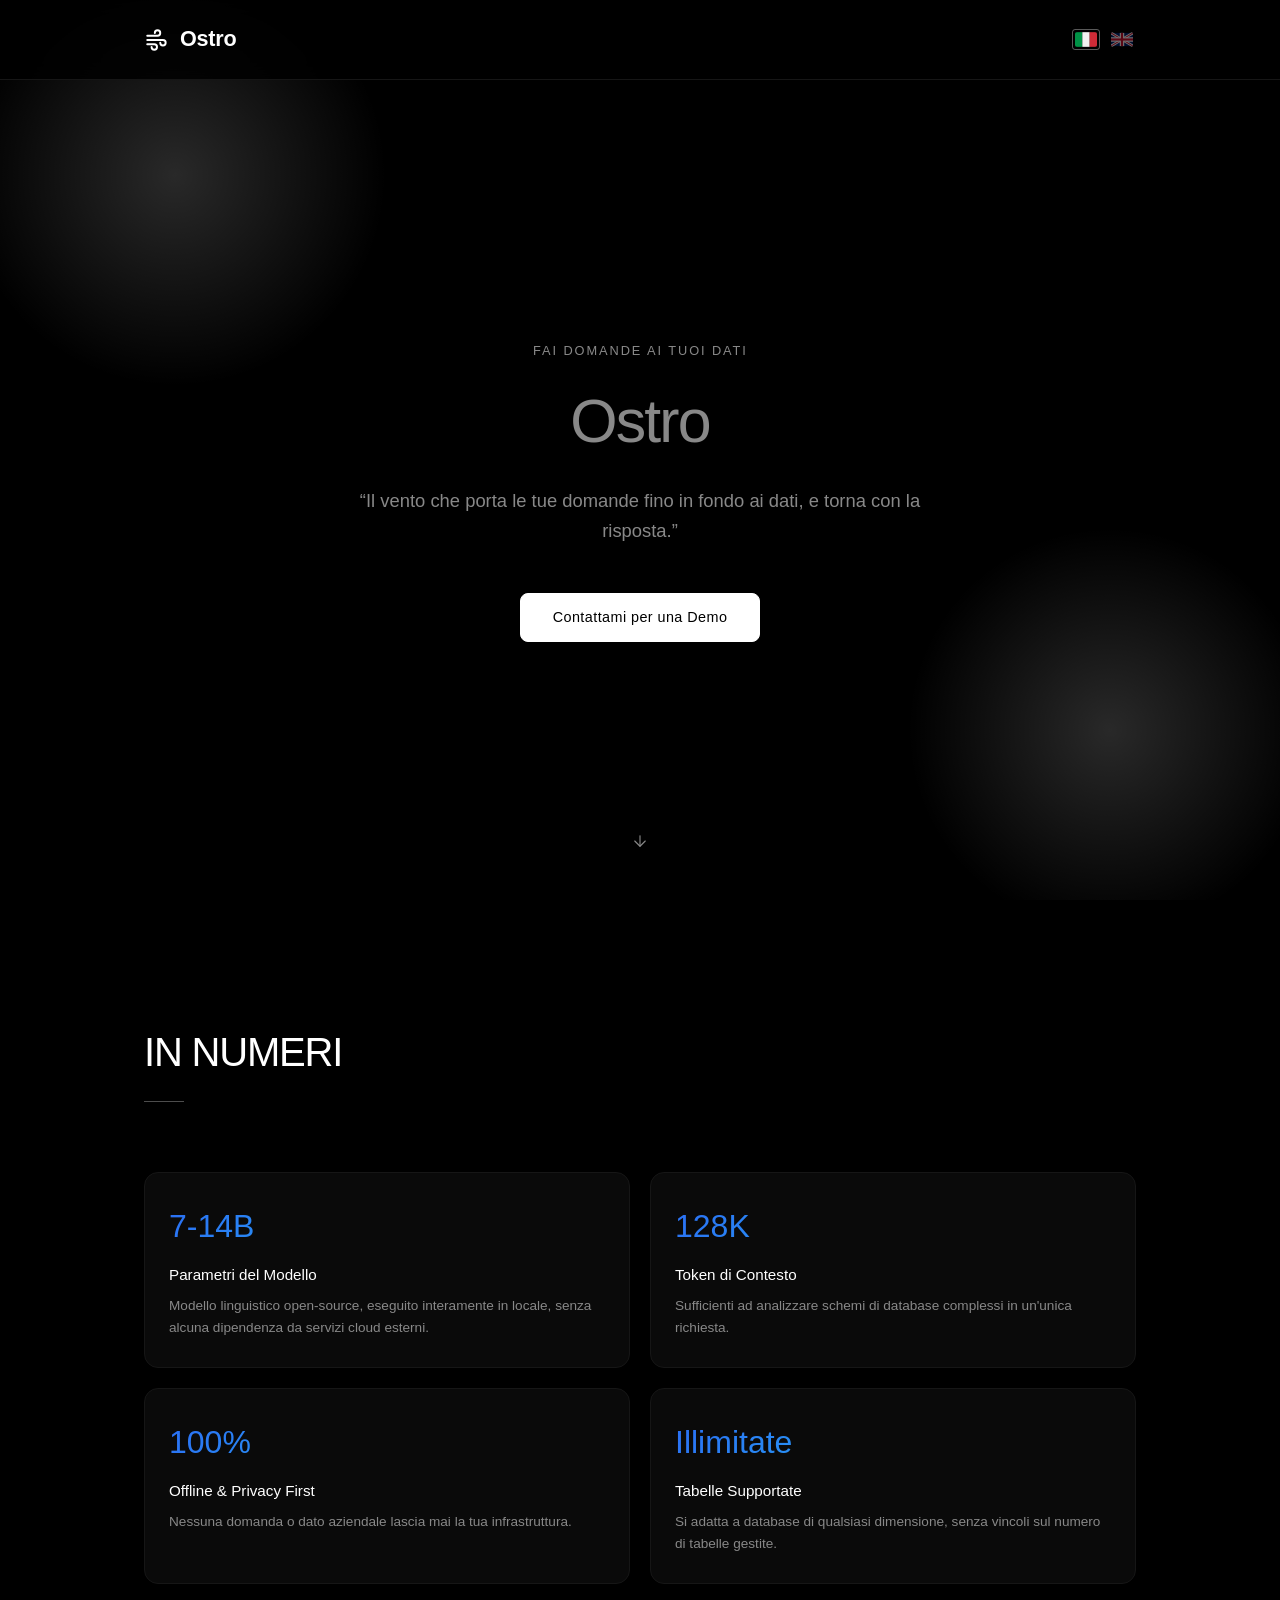
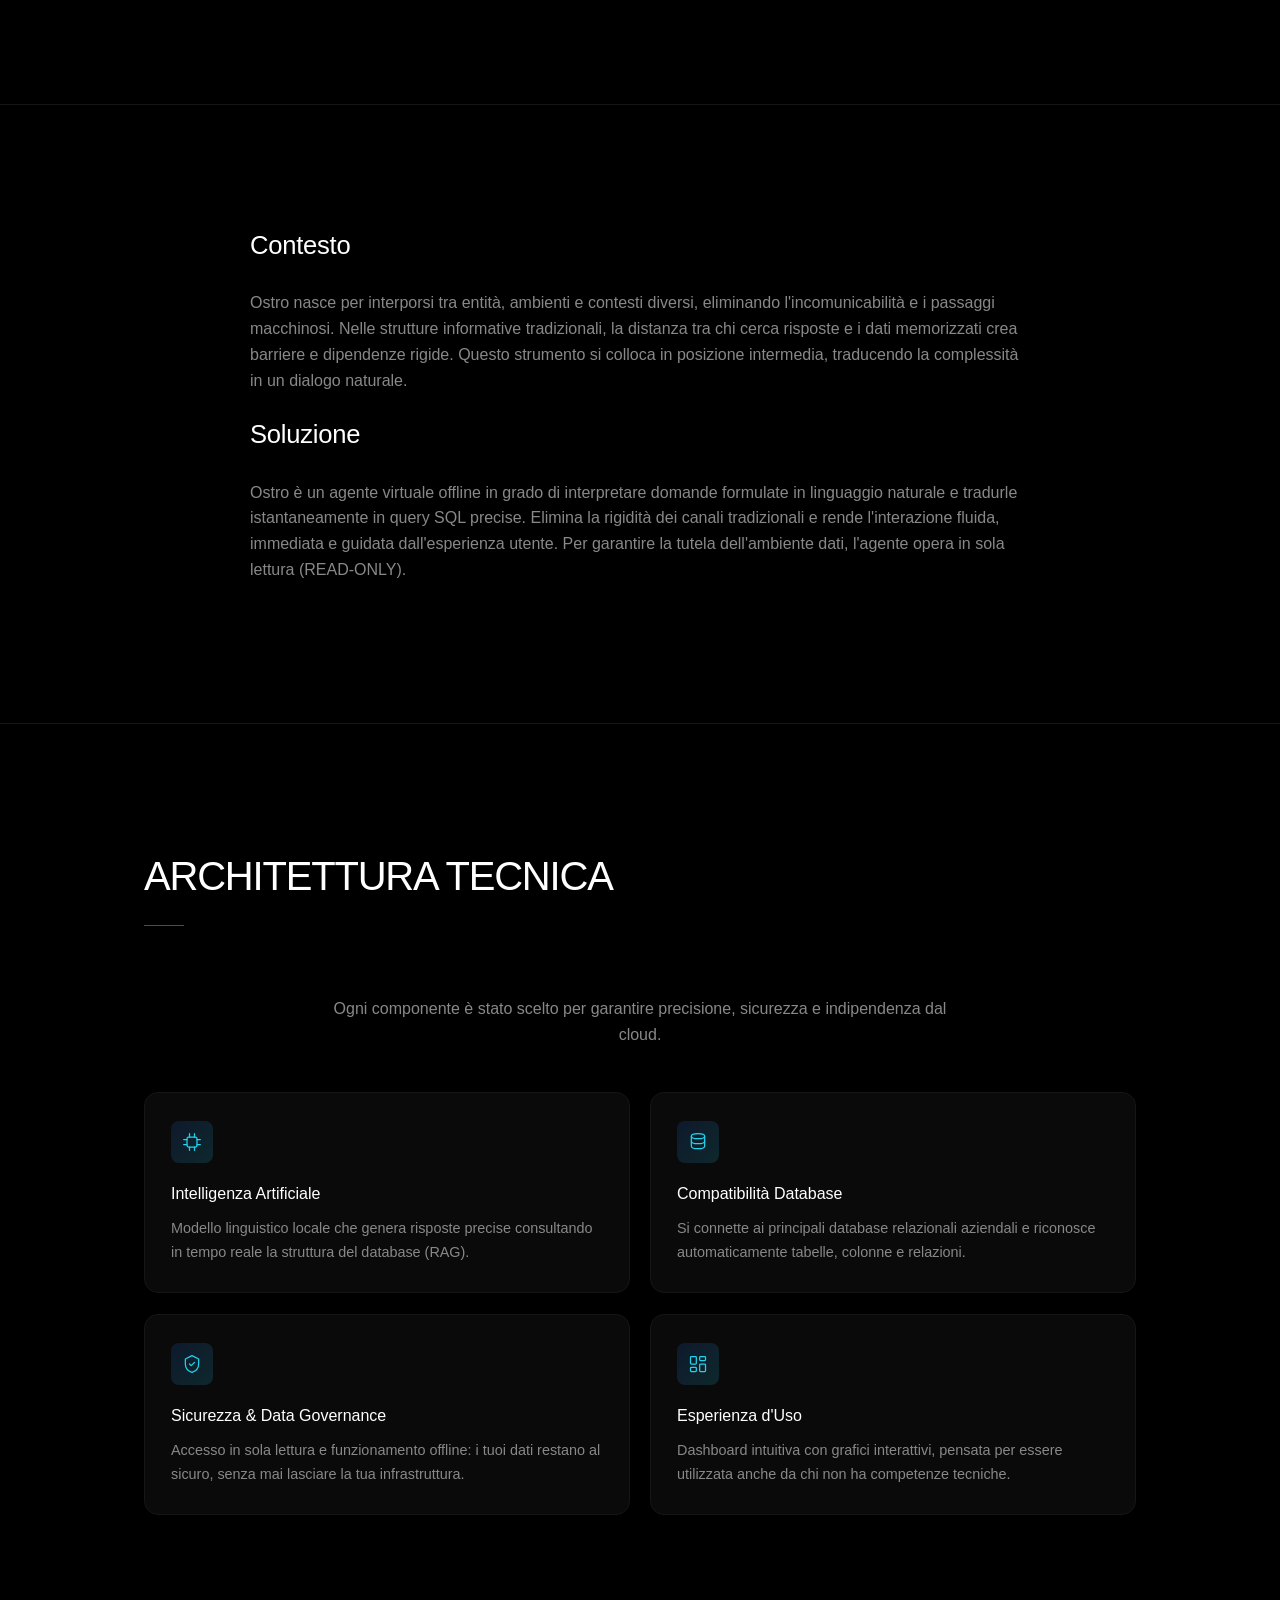
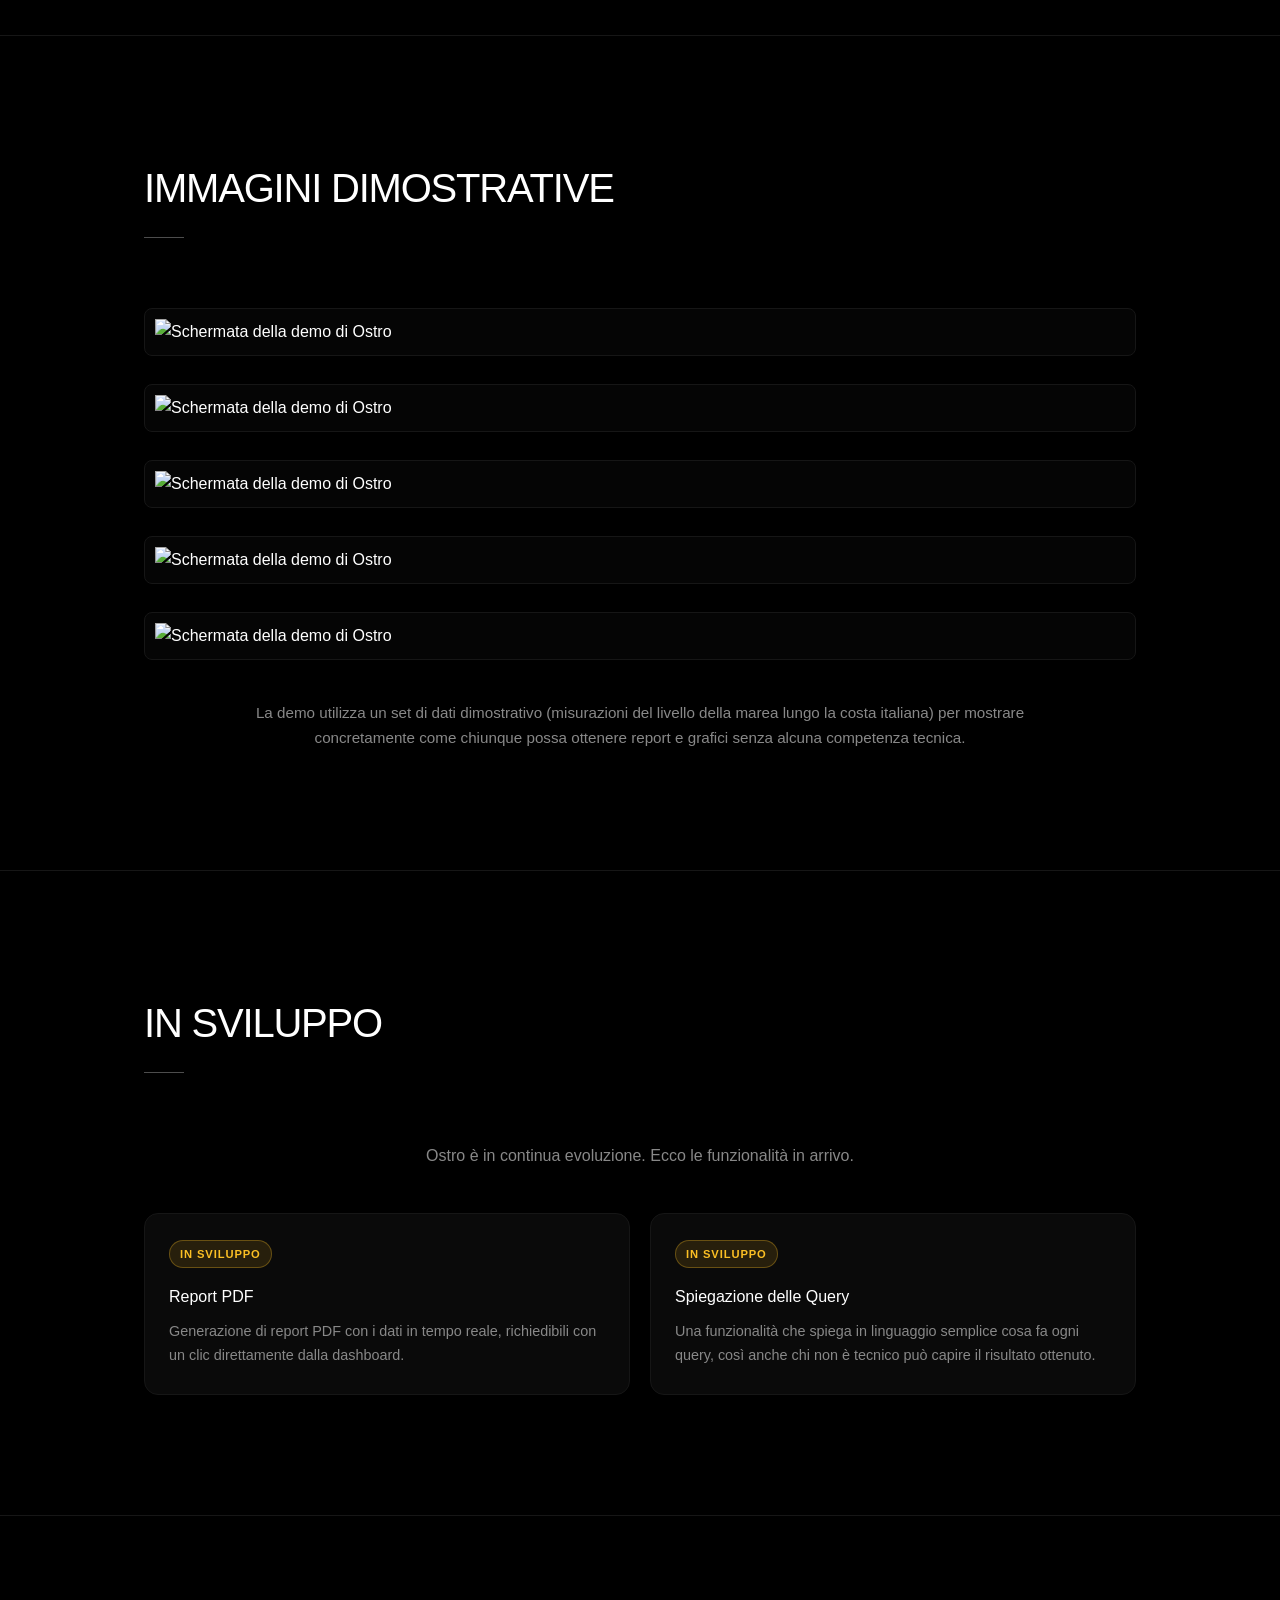
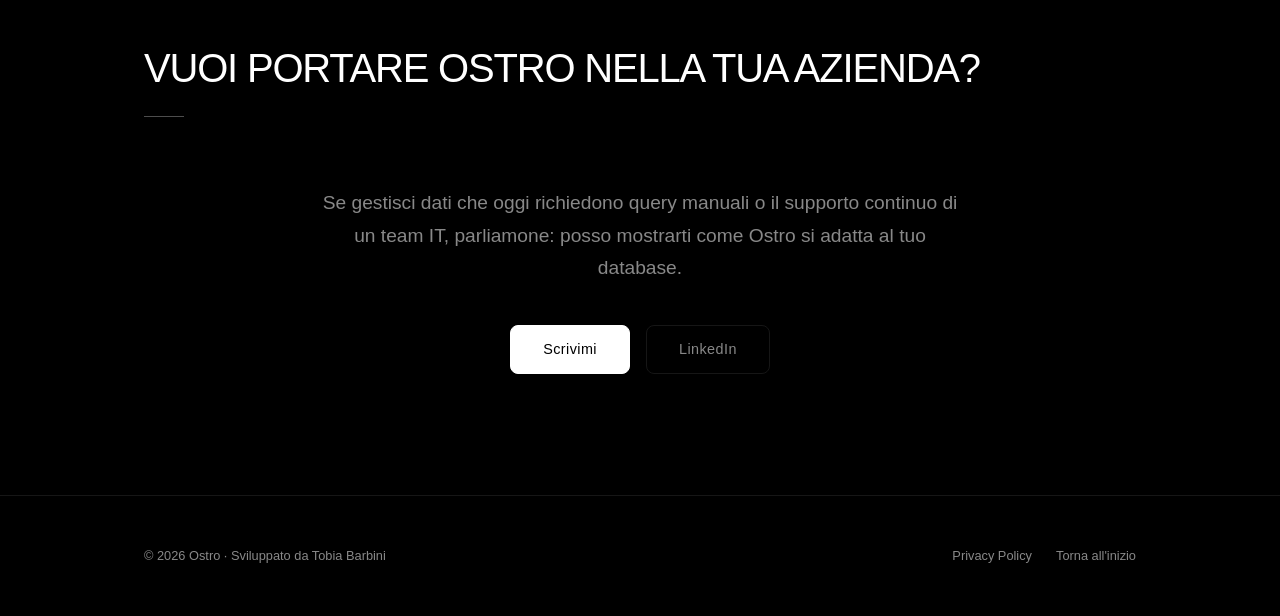
==== commit c761897b: "indipendenza ostro" ====
--- a/ostro/index.html
+++ b/ostro/index.html
@@ -3,21 +3,21 @@
 <head>
     <meta charset="UTF-8">
     <meta name="viewport" content="width=device-width, initial-scale=1.0">
-    <title>Ostro | Assistente AI per Database | Tobia Barbini</title>
+    <title>Ostro | Fai domande ai tuoi dati</title>
     <meta name="description" content="Ostro è un agente AI offline che trasforma domande in linguaggio naturale in query SQL: architettura RAG con LLM locali, sicurezza read-only e zero dipendenza dal cloud.">
     <meta name="author" content="Tobia Barbini">
 
-    <link rel="icon" type="image/svg+xml" href="/favicon.svg">
+    <link rel="icon" type="image/svg+xml" href="/ostro/favicon.svg">
 
     <!-- Open Graph / Twitter preview (shown when this link is sent by
          email or shared elsewhere, instead of a generic globe placeholder) -->
     <meta property="og:type" content="website">
     <meta property="og:url" content="https://tobiabarbini.com/ostro/">
-    <meta property="og:title" content="Ostro | Assistente AI per Database | Tobia Barbini">
+    <meta property="og:title" content="Ostro | Fai domande ai tuoi dati">
     <meta property="og:description" content="Ostro è un agente AI offline che trasforma domande in linguaggio naturale in query SQL: architettura RAG con LLM locali, sicurezza read-only e zero dipendenza dal cloud.">
     <meta property="og:image" content="https://tobiabarbini.com/screen/screen%201.png">
     <meta name="twitter:card" content="summary_large_image">
-    <meta name="twitter:title" content="Ostro | Assistente AI per Database | Tobia Barbini">
+    <meta name="twitter:title" content="Ostro | Fai domande ai tuoi dati">
     <meta name="twitter:description" content="Ostro è un agente AI offline che trasforma domande in linguaggio naturale in query SQL: architettura RAG con LLM locali, sicurezza read-only e zero dipendenza dal cloud.">
     <meta name="twitter:image" content="https://tobiabarbini.com/screen/screen%201.png">
 
@@ -29,13 +29,18 @@
     <!-- Scroll Progress Indicator -->
     <div class="scroll-progress" id="scroll-progress"></div>
 
-    <!-- Header: standalone page, no link back to the portfolio (not even
-         the logo) — this page is meant to be sent on its own. Only the
-         language switch remains. -->
+    <!-- Header: standalone page with its own Ostro branding and no link back
+         to the portfolio (not even the logo) — this page is meant to be sent
+         on its own. Only the language switch remains. -->
     <header class="header">
         <div class="container header-container">
-            <span class="logo">
-                TB
+            <span class="ostro-logo">
+                <svg viewBox="0 0 24 24" fill="none" stroke="currentColor" stroke-width="1.8" stroke-linecap="round" stroke-linejoin="round" aria-hidden="true">
+                    <path d="M3 8h9.5a2.5 2.5 0 1 0-2.5-2.5"></path>
+                    <path d="M3 12h14.5a2.5 2.5 0 1 1-2.5 2.5"></path>
+                    <path d="M3 16h6.5a2.5 2.5 0 1 1-2.5 2.5"></path>
+                </svg>
+                Ostro
             </span>
 
             <div class="header-actions">
@@ -75,7 +80,7 @@
             <div class="hero-blob hero-blob-2" aria-hidden="true"></div>
             <div class="container hero-container">
                 <div class="hero-content">
-                    <span class="hero-tagline reveal-item" data-i18n="ostro.kicker">Rosa dei Venti</span>
+                    <span class="hero-tagline reveal-item" data-i18n="ostro.kicker">Fai domande ai tuoi dati</span>
                     <h1 class="hero-title reveal-item" data-i18n="ostro.heroTitle">Ostro</h1>
                     <p class="hero-description reveal-item" data-i18n="ostro.heroTagline">
                         “Il vento che porta le tue domande fino in fondo ai dati, e torna con la risposta.”
@@ -133,7 +138,7 @@
                 <div class="about-text reveal-item" style="max-width: 780px; margin: 0 auto;">
                     <h3 data-i18n="ostro.contextTitle">Contesto</h3>
                     <p data-i18n="ostro.contextText">
-                        Questo progetto nasce per interporsi tra entità, ambienti e contesti diversi, eliminando l'incomunicabilità e i passaggi macchinosi. Nelle strutture informative tradizionali, la distanza tra chi cerca risposte e i dati memorizzati crea barriere e dipendenze rigide. Questo strumento si colloca in posizione intermedia, traducendo la complessità in un dialogo naturale.
+                        Ostro nasce per interporsi tra entità, ambienti e contesti diversi, eliminando l'incomunicabilità e i passaggi macchinosi. Nelle strutture informative tradizionali, la distanza tra chi cerca risposte e i dati memorizzati crea barriere e dipendenze rigide. Questo strumento si colloca in posizione intermedia, traducendo la complessità in un dialogo naturale.
                     </p>
 
                     <h3 data-i18n="ostro.solutionTitle">Soluzione</h3>
@@ -245,7 +250,7 @@
                     <h2 class="section-title" data-i18n="ostro.roadmapTitle">In Sviluppo</h2>
                     <div class="section-divider"></div>
                 </div>
-                <p class="ostro-arch-intro" data-i18n="ostro.roadmapIntro">Ostro è un progetto in continua evoluzione. Ecco su cosa sto lavorando in questo momento.</p>
+                <p class="ostro-arch-intro" data-i18n="ostro.roadmapIntro">Ostro è in continua evoluzione. Ecco le funzionalità in arrivo.</p>
 
                 <div class="ostro-roadmap-grid">
                     <div class="ostro-roadmap-card reveal-item">
@@ -288,9 +293,9 @@
     <!-- Footer -->
     <footer class="footer">
         <div class="container footer-container">
-            <p class="copyright">&copy; <span id="year">2026</span> Tobia Barbini. <span data-i18n="footer.rights">Tutti i diritti riservati.</span></p>
+            <p class="copyright">&copy; <span id="year">2026</span> Ostro &middot; <span data-i18n="ostro.developedBy">Sviluppato da Tobia Barbini</span></p>
             <div class="footer-links">
-                <a href="/privacy.html" data-i18n="footer.privacy">Privacy Policy</a>
+                <a href="/ostro/privacy/" data-i18n="footer.privacy">Privacy Policy</a>
                 <a href="#hero" data-i18n="footer.backToTop">Torna all'inizio</a>
             </div>
         </div>
--- a/style.css
+++ b/style.css
@@ -84,6 +84,22 @@
     -webkit-touch-callout: none;
 }
 
+/* Touch screens: no text selection (and no tap flash) unless the user holds
+   a finger down on text — script.js section 4d adds `allow-select` to <body>
+   once a press has lasted long enough, so a plain tap never selects a word
+   but press-and-hold still can. */
+@media (hover: none) and (pointer: coarse) {
+    body {
+        -webkit-tap-highlight-color: transparent;
+    }
+
+    body:not(.allow-select) {
+        -webkit-user-select: none;
+        user-select: none;
+        -webkit-touch-callout: none;
+    }
+}
+
 /* Custom Selection */
 ::selection {
     background-color: rgba(255, 255, 255, 0.15);
@@ -349,6 +365,25 @@
 .logo:hover {
     transform: rotate(-6deg) scale(1.05);
     color: var(--color-text-muted);
+}
+
+/* Ostro's own wordmark (wind symbol + name), used on /ostro/ pages instead
+   of the portfolio's "TB" monogram. */
+.ostro-logo {
+    display: inline-flex;
+    align-items: center;
+    gap: 10px;
+    font-family: var(--font-display);
+    font-size: 1.35rem;
+    font-weight: 600;
+    letter-spacing: -0.01em;
+    -webkit-user-select: none;
+    user-select: none;
+}
+
+.ostro-logo svg {
+    width: 26px;
+    height: 26px;
 }
 
 .header-actions {
@@ -896,10 +931,29 @@
     letter-spacing: -0.01em;
 }
 
+/* One row per category (label left, tags right) instead of three narrow
+   columns of ragged, wrapping pills, which read as a jumble. */
 .skills-groups {
+    display: flex;
+    flex-direction: column;
+}
+
+.skills-group {
     display: grid;
-    grid-template-columns: repeat(3, 1fr);
-    gap: 32px;
+    grid-template-columns: 220px 1fr;
+    gap: 24px;
+    align-items: baseline;
+    padding: 24px 0;
+    border-bottom: 1px solid var(--color-border);
+}
+
+.skills-group:first-child {
+    padding-top: 0;
+}
+
+.skills-group:last-child {
+    border-bottom: none;
+    padding-bottom: 0;
 }
 
 .skills-group h4 {
@@ -909,20 +963,19 @@
     text-transform: uppercase;
     letter-spacing: 0.08em;
     color: var(--color-text-muted);
-    margin-bottom: 16px;
 }
 
 .skills-tags {
     display: flex;
     flex-wrap: wrap;
-    gap: 10px;
+    gap: 8px;
 }
 
 .skills-tags span {
     font-size: 0.85rem;
     font-weight: 300;
     color: var(--color-text-light);
-    border: 1px solid var(--color-border);
+    background: var(--color-surface);
     border-radius: var(--radius-sm);
     padding: 6px 14px;
     transition: var(--transition-fast);
@@ -930,7 +983,23 @@
 
 .skills-tags span:hover {
     color: var(--color-text);
-    border-color: var(--color-border-hover);
+    background: var(--color-surface-hover);
+}
+
+/* The track and its duplicated "clone" tags only exist for the mobile
+   marquee (see script.js, section 4c). On desktop the track is invisible
+   to layout and the clones are hidden, so the tags wrap as before. */
+.skills-track {
+    display: contents;
+}
+
+.skills-track .is-clone {
+    display: none;
+}
+
+@keyframes skills-marquee {
+    from { transform: translateX(0); }
+    to { transform: translateX(-50%); }
 }
 
 /* --- Projects Section --- */
@@ -2127,9 +2196,42 @@
         padding: 28px 22px;
     }
 
-    .skills-groups {
+    .skills-group {
         grid-template-columns: 1fr;
-        gap: 28px;
+        gap: 12px;
+        padding: 20px 0;
+    }
+
+    /* Each row becomes a single-line marquee instead of a wall of wrapped
+       tags that fills the phone screen. Margin (not gap) between tags so
+       exactly half the track is one full loop, with no jump at the seam.
+       Touching a row pauses it. */
+    .skills-tags {
+        overflow: hidden;
+        -webkit-mask-image: linear-gradient(to right, transparent, #000 8%, #000 92%, transparent);
+        mask-image: linear-gradient(to right, transparent, #000 8%, #000 92%, transparent);
+    }
+
+    .skills-track {
+        display: flex;
+        width: max-content;
+        animation: skills-marquee var(--marquee-duration, 30s) linear infinite;
+    }
+
+    .skills-track.reverse {
+        animation-direction: reverse;
+    }
+
+    .skills-tags:active .skills-track {
+        animation-play-state: paused;
+    }
+
+    .skills-track span,
+    .skills-track .is-clone {
+        display: block;
+        flex: 0 0 auto;
+        white-space: nowrap;
+        margin-right: 8px;
     }
 
     /* Sized per card, not uniformly: text length varies a lot between
@@ -2205,6 +2307,22 @@
         display: none;
     }
 
+    /* Skills marquee: no auto-scroll; each row is swiped by hand instead,
+       with the duplicated loop tags hidden. */
+    .skills-track {
+        animation: none;
+    }
+
+    .skills-track .is-clone {
+        display: none;
+    }
+
+    .skills-tags {
+        overflow-x: auto;
+        -webkit-mask-image: none;
+        mask-image: none;
+    }
+
     .reveal-item {
         transform: translateY(8px);
     }
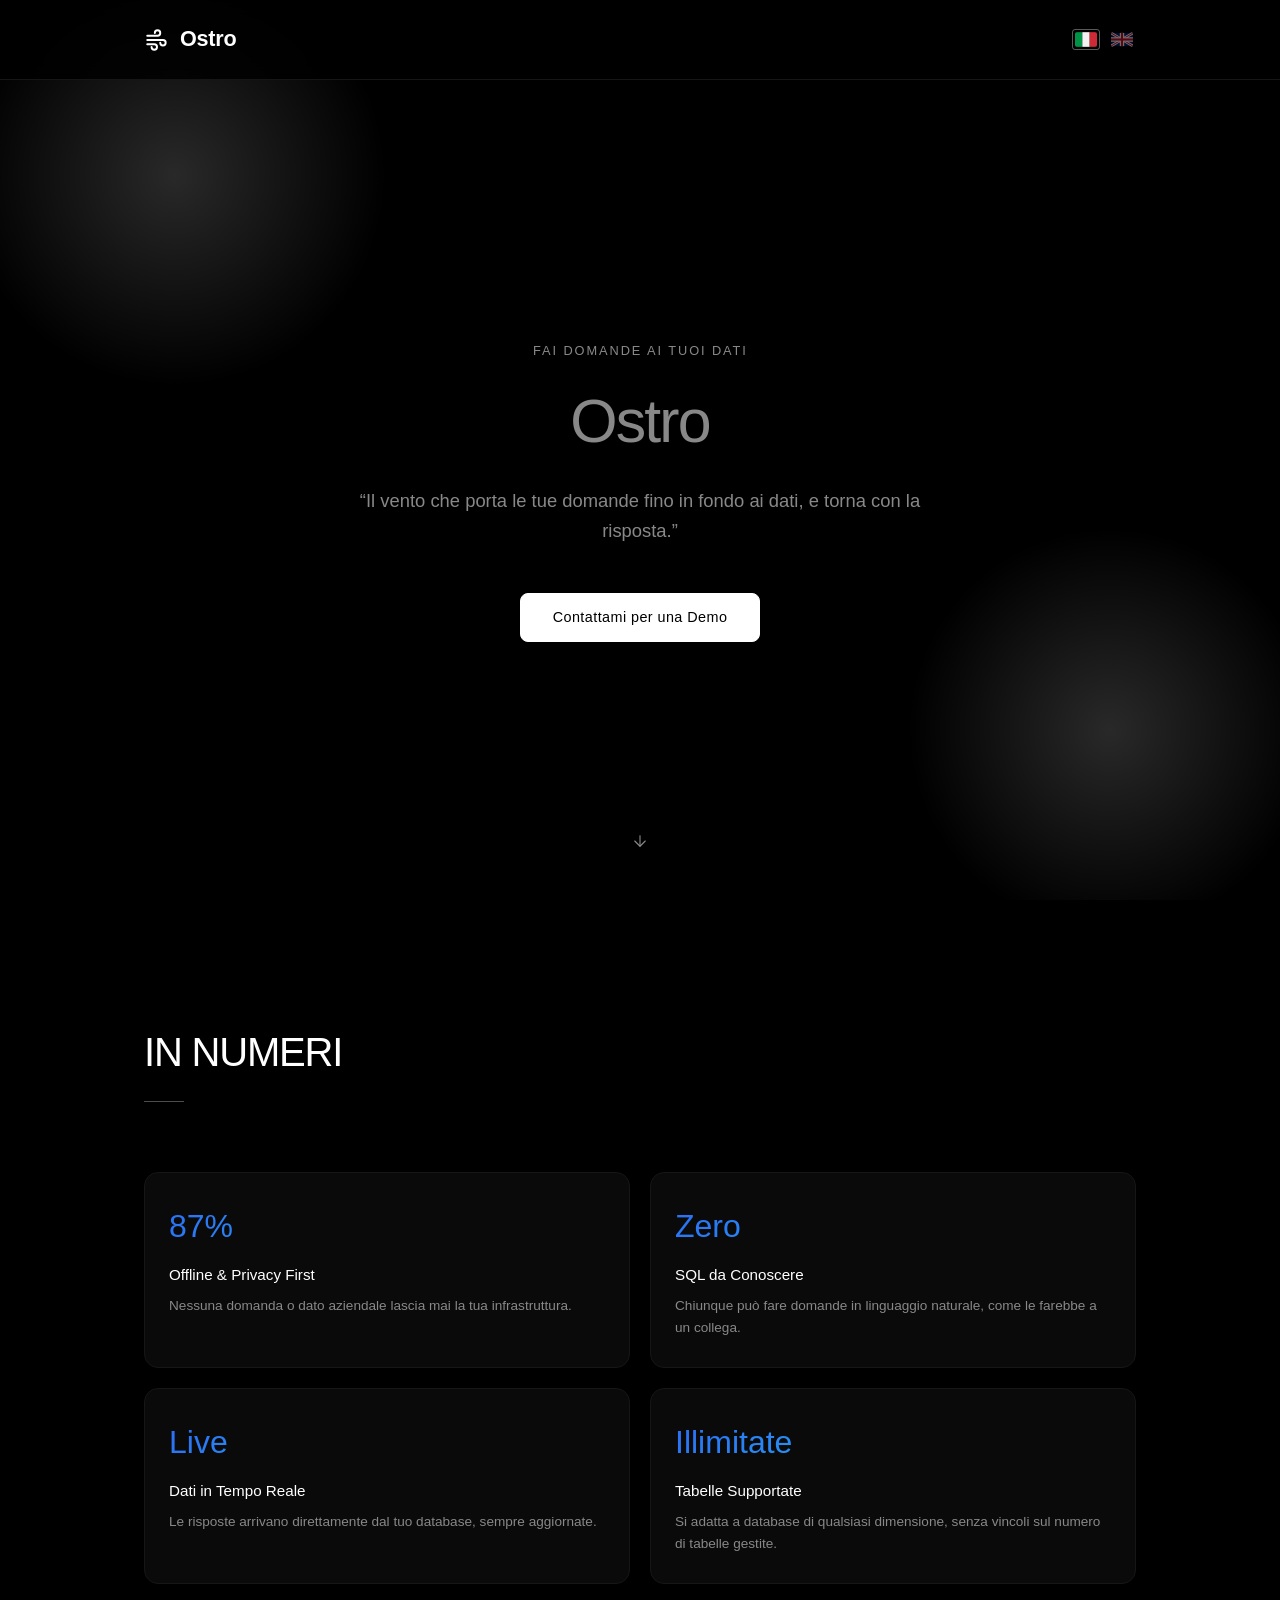
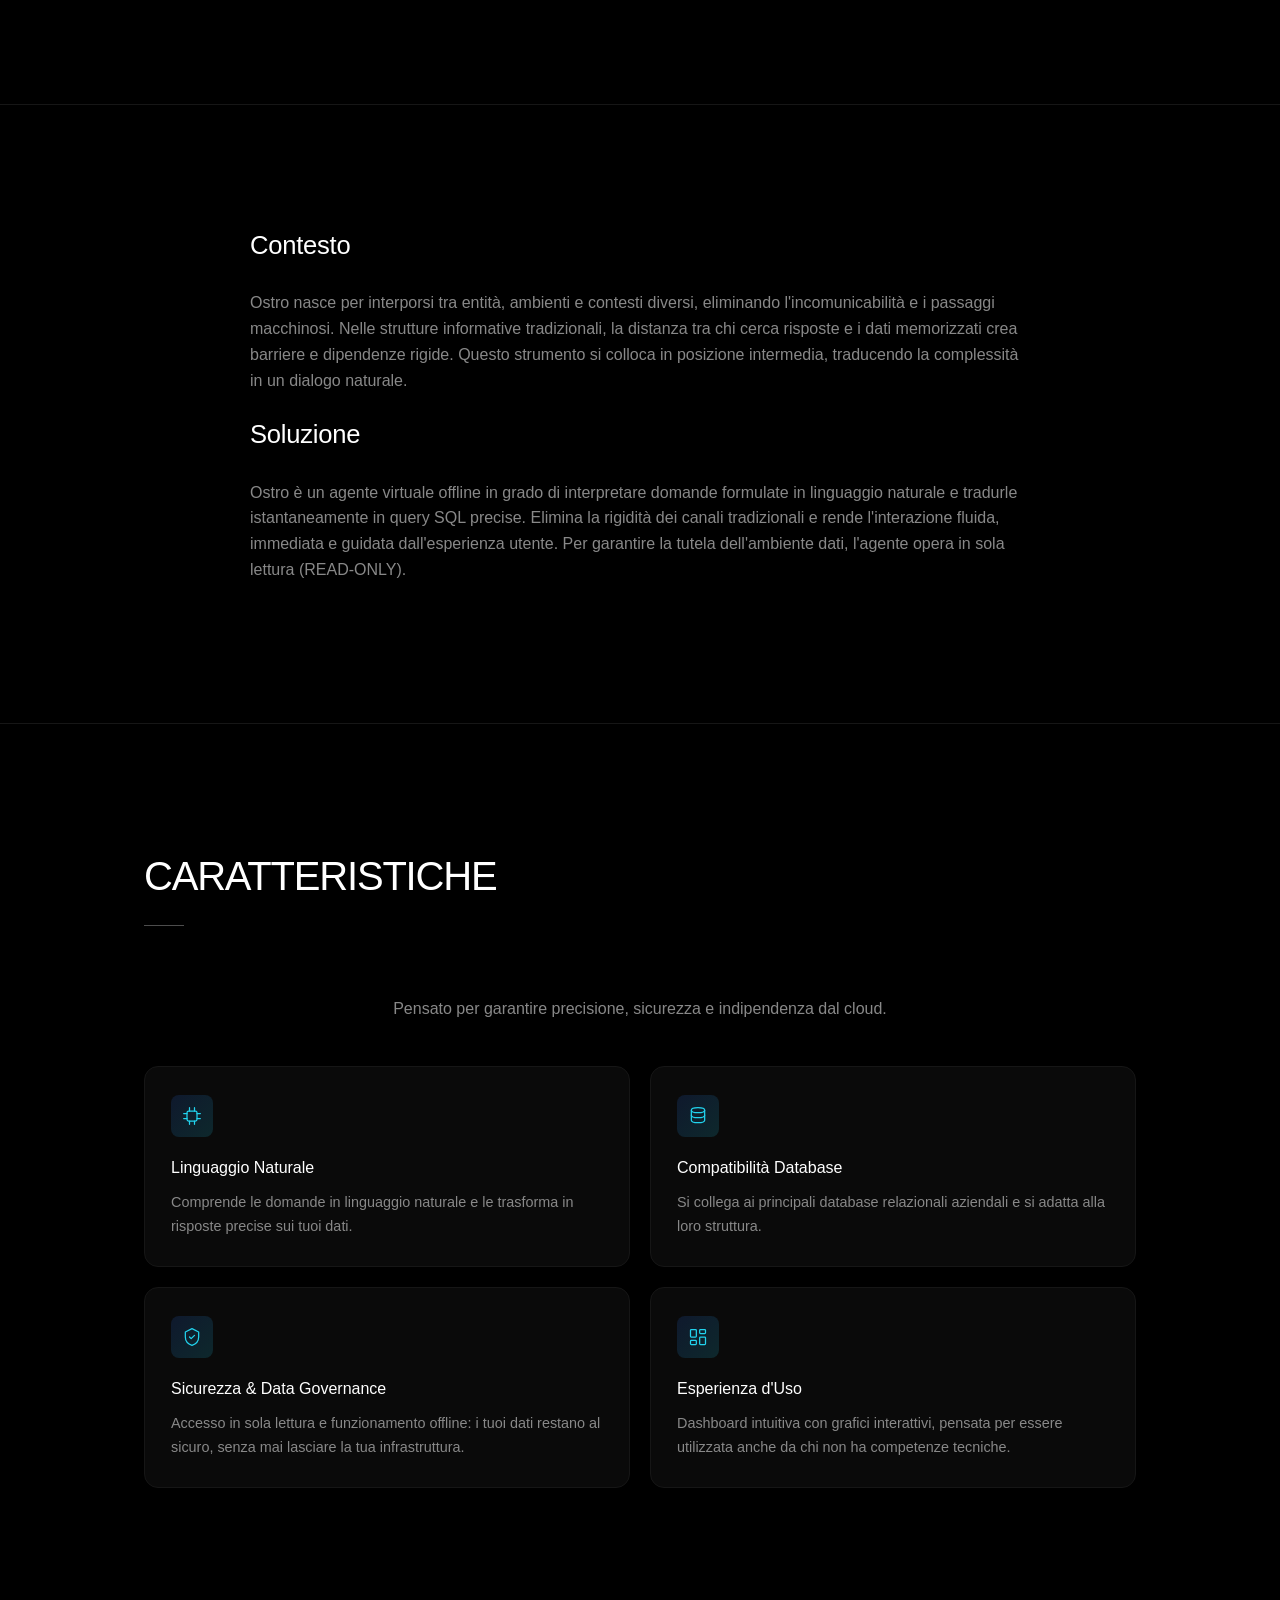
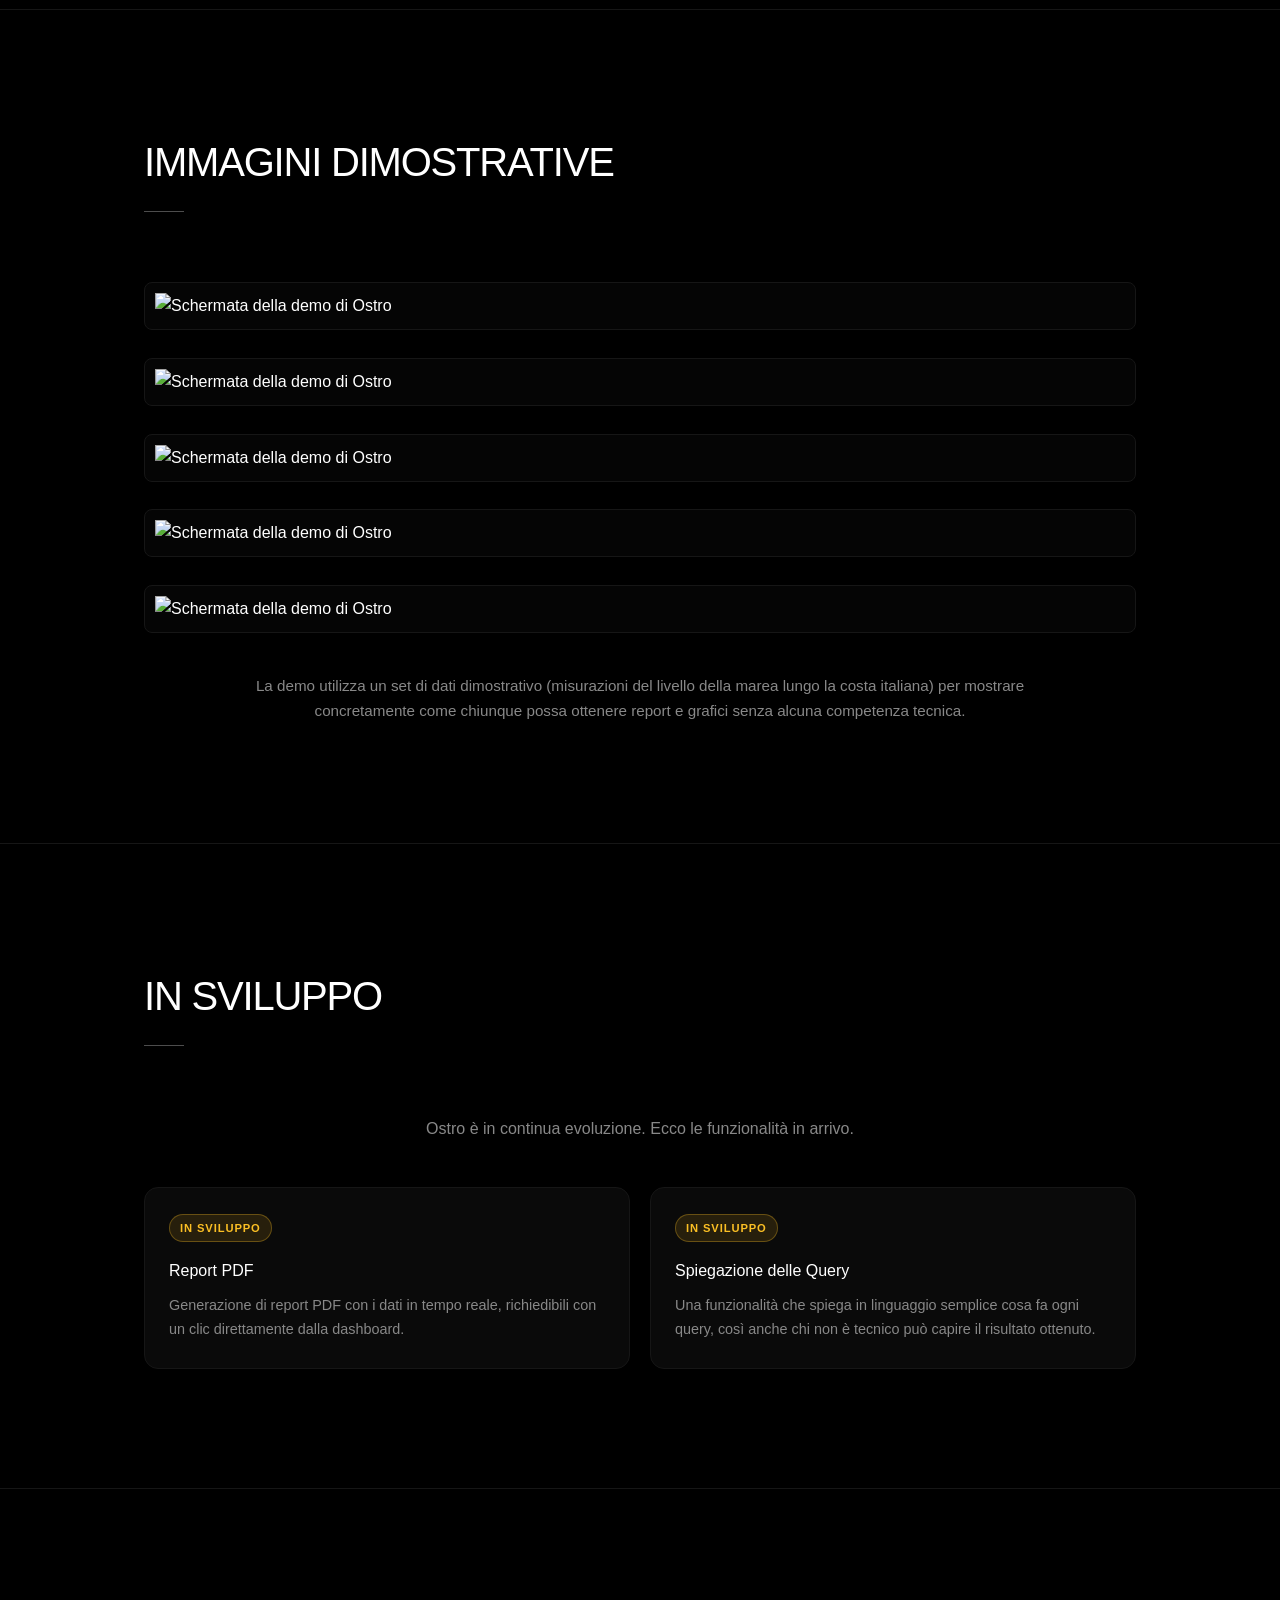
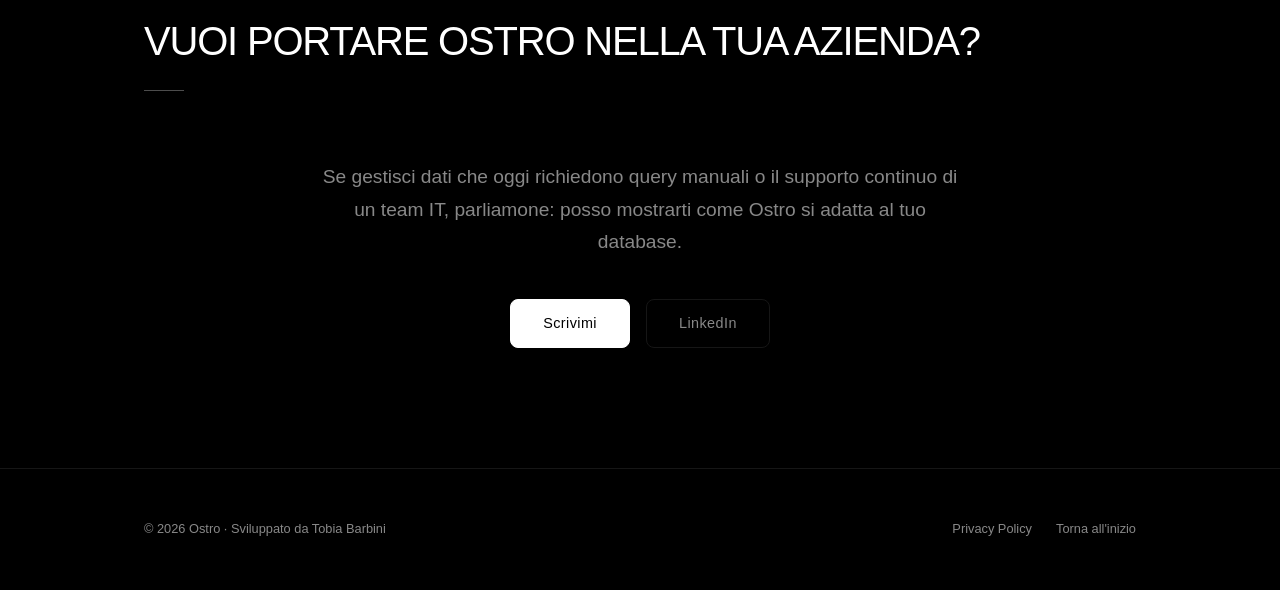
==== commit 8bc33852: "fix arch" ====
--- a/ostro/index.html
+++ b/ostro/index.html
@@ -4,7 +4,7 @@
     <meta charset="UTF-8">
     <meta name="viewport" content="width=device-width, initial-scale=1.0">
     <title>Ostro | Fai domande ai tuoi dati</title>
-    <meta name="description" content="Ostro è un agente AI offline che trasforma domande in linguaggio naturale in query SQL: architettura RAG con LLM locali, sicurezza read-only e zero dipendenza dal cloud.">
+    <meta name="description" content="Ostro è un agente AI offline che trasforma domande in linguaggio naturale in query SQL: risposte e grafici dai tuoi dati, in sicurezza e senza dipendere dal cloud.">
     <meta name="author" content="Tobia Barbini">
 
     <link rel="icon" type="image/svg+xml" href="/ostro/favicon.svg">
@@ -14,11 +14,11 @@
     <meta property="og:type" content="website">
     <meta property="og:url" content="https://tobiabarbini.com/ostro/">
     <meta property="og:title" content="Ostro | Fai domande ai tuoi dati">
-    <meta property="og:description" content="Ostro è un agente AI offline che trasforma domande in linguaggio naturale in query SQL: architettura RAG con LLM locali, sicurezza read-only e zero dipendenza dal cloud.">
+    <meta property="og:description" content="Ostro è un agente AI offline che trasforma domande in linguaggio naturale in query SQL: risposte e grafici dai tuoi dati, in sicurezza e senza dipendere dal cloud.">
     <meta property="og:image" content="https://tobiabarbini.com/screen/screen%201.png">
     <meta name="twitter:card" content="summary_large_image">
     <meta name="twitter:title" content="Ostro | Fai domande ai tuoi dati">
-    <meta name="twitter:description" content="Ostro è un agente AI offline che trasforma domande in linguaggio naturale in query SQL: architettura RAG con LLM locali, sicurezza read-only e zero dipendenza dal cloud.">
+    <meta name="twitter:description" content="Ostro è un agente AI offline che trasforma domande in linguaggio naturale in query SQL: risposte e grafici dai tuoi dati, in sicurezza e senza dipendere dal cloud.">
     <meta name="twitter:image" content="https://tobiabarbini.com/screen/screen%201.png">
 
     <!-- Stylesheet (Outfit + Plus Jakarta Sans are self-hosted via @font-face in here) -->
@@ -109,19 +109,19 @@
 
                 <div class="ostro-stats-grid">
                     <div class="ostro-stat-card reveal-item">
-                        <div class="ostro-stat-value" data-i18n="ostro.stat1Value">7-14B</div>
-                        <div class="ostro-stat-label" data-i18n="ostro.stat1Label">Parametri del Modello</div>
-                        <p class="ostro-stat-desc" data-i18n="ostro.stat1Desc">Modello linguistico open-source, eseguito interamente in locale, senza alcuna dipendenza da servizi cloud esterni.</p>
+                        <div class="ostro-stat-value" data-i18n="ostro.stat1Value">100%</div>
+                        <div class="ostro-stat-label" data-i18n="ostro.stat1Label">Offline & Privacy First</div>
+                        <p class="ostro-stat-desc" data-i18n="ostro.stat1Desc">Nessuna domanda o dato aziendale lascia mai la tua infrastruttura.</p>
                     </div>
                     <div class="ostro-stat-card reveal-item">
-                        <div class="ostro-stat-value" data-i18n="ostro.stat2Value">128K</div>
-                        <div class="ostro-stat-label" data-i18n="ostro.stat2Label">Token di Contesto</div>
-                        <p class="ostro-stat-desc" data-i18n="ostro.stat2Desc">Sufficienti ad analizzare schemi di database complessi in un'unica richiesta.</p>
+                        <div class="ostro-stat-value" data-i18n="ostro.stat2Value">Zero</div>
+                        <div class="ostro-stat-label" data-i18n="ostro.stat2Label">SQL da Conoscere</div>
+                        <p class="ostro-stat-desc" data-i18n="ostro.stat2Desc">Chiunque può fare domande in linguaggio naturale, come le farebbe a un collega.</p>
                     </div>
                     <div class="ostro-stat-card reveal-item">
-                        <div class="ostro-stat-value" data-i18n="ostro.stat3Value">100%</div>
-                        <div class="ostro-stat-label" data-i18n="ostro.stat3Label">Offline & Privacy First</div>
-                        <p class="ostro-stat-desc" data-i18n="ostro.stat3Desc">Nessuna domanda o dato aziendale lascia mai la tua infrastruttura.</p>
+                        <div class="ostro-stat-value" data-i18n="ostro.stat3Value">Live</div>
+                        <div class="ostro-stat-label" data-i18n="ostro.stat3Label">Dati in Tempo Reale</div>
+                        <p class="ostro-stat-desc" data-i18n="ostro.stat3Desc">Le risposte arrivano direttamente dal tuo database, sempre aggiornate.</p>
                     </div>
                     <div class="ostro-stat-card reveal-item">
                         <div class="ostro-stat-value" data-i18n="ostro.stat5Value">Illimitate</div>
@@ -153,10 +153,10 @@
         <section class="section" id="architecture">
             <div class="container">
                 <div class="section-header">
-                    <h2 class="section-title" data-i18n="ostro.archTitle">Architettura Tecnica</h2>
-                    <div class="section-divider"></div>
-                </div>
-                <p class="ostro-arch-intro" data-i18n="ostro.archIntro">Ogni componente è stato scelto per garantire precisione, sicurezza e indipendenza dal cloud.</p>
+                    <h2 class="section-title" data-i18n="ostro.archTitle">Caratteristiche</h2>
+                    <div class="section-divider"></div>
+                </div>
+                <p class="ostro-arch-intro" data-i18n="ostro.archIntro">Pensato per garantire precisione, sicurezza e indipendenza dal cloud.</p>
 
                 <div class="ostro-arch-grid">
                     <div class="ostro-arch-card reveal-item">
@@ -166,8 +166,8 @@
                                 <path d="M9 2v4M15 2v4M9 18v4M15 18v4M2 9h4M2 15h4M18 9h4M18 15h4"></path>
                             </svg>
                         </div>
-                        <h4 data-i18n="ostro.arch1Title">Intelligenza Artificiale</h4>
-                        <p data-i18n="ostro.arch1Text">Modello linguistico locale che genera risposte precise consultando in tempo reale la struttura del database (RAG).</p>
+                        <h4 data-i18n="ostro.arch1Title">Linguaggio Naturale</h4>
+                        <p data-i18n="ostro.arch1Text">Comprende le domande in linguaggio naturale e le trasforma in risposte precise sui tuoi dati.</p>
                     </div>
 
                     <div class="ostro-arch-card reveal-item">
@@ -179,7 +179,7 @@
                             </svg>
                         </div>
                         <h4 data-i18n="ostro.arch2Title">Compatibilità Database</h4>
-                        <p data-i18n="ostro.arch2Text">Si connette ai principali database relazionali aziendali e riconosce automaticamente tabelle, colonne e relazioni.</p>
+                        <p data-i18n="ostro.arch2Text">Si collega ai principali database relazionali aziendali e si adatta alla loro struttura.</p>
                     </div>
 
                     <div class="ostro-arch-card reveal-item">
